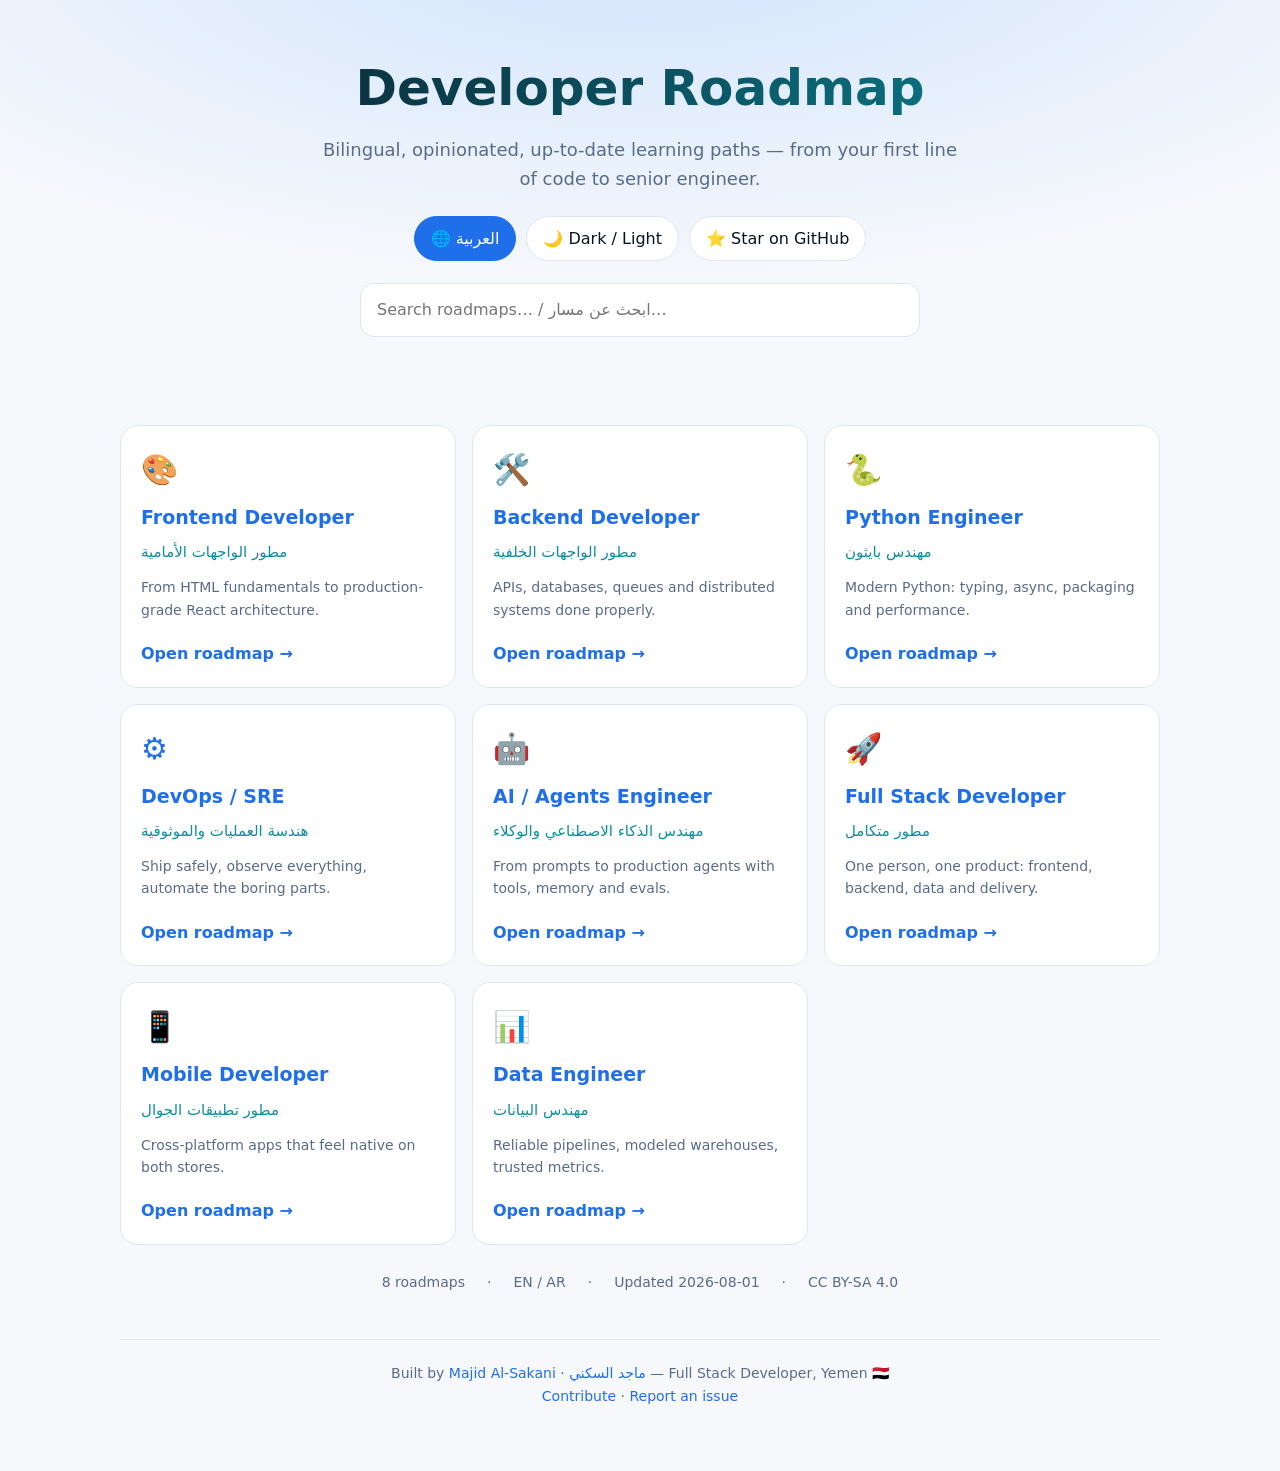
==== docs/index.html @ 10179bfd "feat: bilingual developer roadmap — 8 learning paths, interactive site, CI validation" ====
<!doctype html>
<html lang="en" dir="ltr">
<head>
<meta charset="utf-8"/>
<meta name="viewport" content="width=device-width,initial-scale=1"/>
<title>Developer Roadmap 2026 — Bilingual Learning Paths | خارطة طريق المطوّر</title>
<meta name="description" content="Free bilingual (English/Arabic) developer roadmaps for 2026: frontend, backend, Python, DevOps, AI agents, full stack, mobile and data engineering — with live diagrams and progress checklists."/>
<meta name="keywords" content="developer roadmap, خارطة طريق المبرمج, frontend roadmap, backend roadmap, python roadmap, devops roadmap, ai engineer roadmap, تعلم البرمجة, مسار تعلم البرمجة, software engineer career path 2026"/>
<meta name="author" content="Majid Al-Sakani"/>
<link rel="canonical" href="https://majid-alsakani.github.io/developer-roadmap/"/>
<meta property="og:type" content="website"/>
<meta property="og:title" content="Developer Roadmap 2026 — Bilingual Learning Paths"/>
<meta property="og:description" content="Free bilingual developer roadmaps with live diagrams and progress checklists."/>
<meta property="og:url" content="https://majid-alsakani.github.io/developer-roadmap/"/>
<meta property="og:image" content="https://raw.githubusercontent.com/majid-alsakani/developer-roadmap/main/assets/banner.svg"/>
<meta name="twitter:card" content="summary_large_image"/>
<meta name="twitter:title" content="Developer Roadmap 2026 — Bilingual Learning Paths"/>
<meta name="twitter:description" content="Frontend, Backend, Python, DevOps, AI Agents, Full Stack, Mobile, Data — in English and Arabic."/>
<meta name="twitter:image" content="https://raw.githubusercontent.com/majid-alsakani/developer-roadmap/main/assets/banner.svg"/>
<script type="application/ld+json">{"@context": "https://schema.org", "@graph": [{"@type": "WebSite", "@id": "https://majid-alsakani.github.io/developer-roadmap/#site", "url": "https://majid-alsakani.github.io/developer-roadmap/", "name": "Developer Roadmap · خارطة طريق المطوّر", "inLanguage": ["en", "ar"], "description": "Bilingual interactive developer roadmaps: frontend, backend, Python, DevOps, AI agents, full stack, mobile and data.", "author": {"@id": "https://majid-alsakani.github.io/developer-roadmap/#author"}}, {"@type": "Person", "@id": "https://majid-alsakani.github.io/developer-roadmap/#author", "name": "Majid Al-Sakani", "alternateName": "ماجد السكني", "url": "https://github.com/majid-alsakani", "jobTitle": "Full Stack Developer", "nationality": "Yemen", "knowsAbout": ["Python", "FastAPI", "Django", "React", "TypeScript", "DevOps", "AI Agents"]}, {"@type": "ItemList", "name": "Developer Roadmaps", "itemListElement": [{"@type": "ListItem", "position": 1, "name": "Frontend Developer", "url": "https://github.com/majid-alsakani/developer-roadmap/blob/main/roadmaps/frontend.md"}, {"@type": "ListItem", "position": 2, "name": "Backend Developer", "url": "https://github.com/majid-alsakani/developer-roadmap/blob/main/roadmaps/backend.md"}, {"@type": "ListItem", "position": 3, "name": "Python Engineer", "url": "https://github.com/majid-alsakani/developer-roadmap/blob/main/roadmaps/python.md"}, {"@type": "ListItem", "position": 4, "name": "DevOps / SRE", "url": "https://github.com/majid-alsakani/developer-roadmap/blob/main/roadmaps/devops.md"}, {"@type": "ListItem", "position": 5, "name": "AI / Agents Engineer", "url": "https://github.com/majid-alsakani/developer-roadmap/blob/main/roadmaps/ai-engineer.md"}, {"@type": "ListItem", "position": 6, "name": "Full Stack Developer", "url": "https://github.com/majid-alsakani/developer-roadmap/blob/main/roadmaps/fullstack.md"}, {"@type": "ListItem", "position": 7, "name": "Mobile Developer", "url": "https://github.com/majid-alsakani/developer-roadmap/blob/main/roadmaps/mobile.md"}, {"@type": "ListItem", "position": 8, "name": "Data Engineer", "url": "https://github.com/majid-alsakani/developer-roadmap/blob/main/roadmaps/data.md"}]}]}</script>
<style>
:root{--bg:#0b1220;--card:#111c31;--line:#22304d;--fg:#e8eefc;--mut:#93a5c4;--acc:#4f9dff;--acc2:#7ee7ff}
html[data-theme=light]{--bg:#f6f8fc;--card:#ffffff;--line:#dfe6f2;--fg:#0b1220;--mut:#5a6b8a;--acc:#1f6feb;--acc2:#0b8f9e}
*{box-sizing:border-box}
body{margin:0;background:var(--bg);color:var(--fg);font-family:"Segoe UI",system-ui,-apple-system,"Noto Naskh Arabic",Arial,sans-serif;line-height:1.6}
a{color:var(--acc);text-decoration:none}
.wrap{max-width:1080px;margin:0 auto;padding:28px 20px 64px}
header.hero{text-align:center;padding:48px 16px 28px;background:radial-gradient(900px 340px at 50% -60px,rgba(79,157,255,.22),transparent)}
h1{font-size:clamp(30px,5vw,50px);margin:0 0 8px;background:linear-gradient(90deg,var(--fg),var(--acc2));-webkit-background-clip:text;background-clip:text;color:transparent}
.sub{color:var(--mut);font-size:18px;margin:0 auto;max-width:640px}
.bar{display:flex;gap:10px;flex-wrap:wrap;justify-content:center;margin:22px 0 6px}
button,input{font:inherit}
.btn{background:var(--card);border:1px solid var(--line);color:var(--fg);border-radius:999px;padding:9px 16px;cursor:pointer;transition:.2s}
.btn:hover{border-color:var(--acc);transform:translateY(-1px)}
.btn.p{background:var(--acc);border-color:var(--acc);color:#fff}
#q{width:100%;max-width:560px;padding:13px 16px;border-radius:14px;border:1px solid var(--line);background:var(--card);color:var(--fg);outline:none}
#q:focus{border-color:var(--acc)}
.grid{display:grid;gap:16px;grid-template-columns:repeat(auto-fill,minmax(280px,1fr));margin-top:26px}
.card{background:var(--card);border:1px solid var(--line);border-radius:18px;padding:20px;transition:.22s;display:flex;flex-direction:column;gap:8px}
.card:hover{transform:translateY(-4px);border-color:var(--acc);box-shadow:0 14px 34px rgba(0,0,0,.28)}
.card .ic{font-size:30px}
.card h3{margin:0;font-size:19px}
.card .ar{color:var(--acc2);font-size:15px;margin:0}
.card p{color:var(--mut);margin:4px 0 0;font-size:14px}
.card .go{margin-top:auto;padding-top:12px;font-weight:600}
.stats{display:flex;gap:22px;justify-content:center;flex-wrap:wrap;margin-top:26px;color:var(--mut);font-size:14px}
footer{text-align:center;color:var(--mut);font-size:14px;margin-top:46px;border-top:1px solid var(--line);padding-top:22px}
html[dir=rtl] body{text-align:right}
</style>
</head>
<body>
<header class="hero">
  <h1 data-en="Developer Roadmap" data-ar="خارطة طريق المطوّر">Developer Roadmap</h1>
  <p class="sub" data-en="Bilingual, opinionated, up-to-date learning paths — from your first line of code to senior engineer."
     data-ar="مسارات تعلّم ثنائية اللغة ومحدّثة — من أول سطر كود إلى مهندس خبير.">Bilingual, opinionated, up-to-date learning paths — from your first line of code to senior engineer.</p>
  <div class="bar">
    <button class="btn p" id="lang">🌐 العربية</button>
    <button class="btn" id="theme">🌙 Dark / Light</button>
    <a class="btn" href="https://github.com/majid-alsakani/developer-roadmap">⭐ Star on GitHub</a>
  </div>
  <div class="bar"><input id="q" placeholder="Search roadmaps… / ابحث عن مسار…" aria-label="Search roadmaps"/></div>
</header>
<main class="wrap">
  <div class="grid" id="grid"></div>
  <div class="stats">
    <span>8 roadmaps</span><span>·</span><span>EN / AR</span><span>·</span><span>Updated 2026-08-01</span><span>·</span><span>CC BY-SA 4.0</span>
  </div>
  <footer>
    Built by <a href="https://github.com/majid-alsakani">Majid Al-Sakani · ماجد السكني</a> — Full Stack Developer, Yemen 🇾🇪<br/>
    <a href="https://github.com/majid-alsakani/developer-roadmap/blob/main/CONTRIBUTING.md">Contribute</a> ·
    <a href="https://github.com/majid-alsakani/developer-roadmap/issues">Report an issue</a>
  </footer>
</main>
<script>
const DATA = [{"slug": "frontend", "en": "Frontend Developer", "ar": "مطور الواجهات الأمامية", "icon": "🎨", "desc_en": "From HTML fundamentals to production-grade React architecture.", "desc_ar": "من أساسيات HTML إلى معمارية React جاهزة للإنتاج."}, {"slug": "backend", "en": "Backend Developer", "ar": "مطور الواجهات الخلفية", "icon": "🛠️", "desc_en": "APIs, databases, queues and distributed systems done properly.", "desc_ar": "واجهات برمجية وقواعد بيانات وطوابير وأنظمة موزعة بشكل صحيح."}, {"slug": "python", "en": "Python Engineer", "ar": "مهندس بايثون", "icon": "🐍", "desc_en": "Modern Python: typing, async, packaging and performance.", "desc_ar": "بايثون الحديثة: الأنواع، التزامن، التغليف والأداء."}, {"slug": "devops", "en": "DevOps / SRE", "ar": "هندسة العمليات والموثوقية", "icon": "⚙️", "desc_en": "Ship safely, observe everything, automate the boring parts.", "desc_ar": "نشر آمن، مراقبة شاملة، وأتمتة كل ما هو ممل."}, {"slug": "ai-engineer", "en": "AI / Agents Engineer", "ar": "مهندس الذكاء الاصطناعي والوكلاء", "icon": "🤖", "desc_en": "From prompts to production agents with tools, memory and evals.", "desc_ar": "من التلقين إلى وكلاء إنتاجيين بأدوات وذاكرة وتقييم."}, {"slug": "fullstack", "en": "Full Stack Developer", "ar": "مطور متكامل", "icon": "🚀", "desc_en": "One person, one product: frontend, backend, data and delivery.", "desc_ar": "شخص واحد، منتج كامل: واجهة وخلفية وبيانات ونشر."}, {"slug": "mobile", "en": "Mobile Developer", "ar": "مطور تطبيقات الجوال", "icon": "📱", "desc_en": "Cross-platform apps that feel native on both stores.", "desc_ar": "تطبيقات متعددة المنصات بإحساس أصلي على المتجرين."}, {"slug": "data", "en": "Data Engineer", "ar": "مهندس البيانات", "icon": "📊", "desc_en": "Reliable pipelines, modeled warehouses, trusted metrics.", "desc_ar": "خطوط بيانات موثوقة ومستودعات منمذجة ومؤشرات جديرة بالثقة."}];
const BASE = "https://github.com/majid-alsakani/developer-roadmap/blob/main/roadmaps/";
let lang = localStorage.getItem("dr_lang") || "en";
const grid = document.getElementById("grid");
function render(filter=""){
  const f = filter.trim().toLowerCase();
  grid.innerHTML = DATA.filter(r => !f || (r.en+r.ar+r.slug+r.desc_en+r.desc_ar).toLowerCase().includes(f))
    .map(r => `<a class="card" href="${BASE}${r.slug}.md">
      <div class="ic">${r.icon}</div>
      <h3>${lang==="ar"?r.ar:r.en}</h3>
      <p class="ar">${lang==="ar"?r.en:r.ar}</p>
      <p>${lang==="ar"?r.desc_ar:r.desc_en}</p>
      <div class="go">${lang==="ar"?"افتح الخريطة ←":"Open roadmap →"}</div>
    </a>`).join("") || `<p style="color:var(--mut)">No match / لا نتائج</p>`;
}
function applyLang(){
  document.documentElement.lang = lang;
  document.documentElement.dir = lang === "ar" ? "rtl" : "ltr";
  document.querySelectorAll("[data-en]").forEach(el => el.textContent = el.dataset[lang]);
  document.getElementById("lang").textContent = lang === "ar" ? "🌐 English" : "🌐 العربية";
  localStorage.setItem("dr_lang", lang);
  render(document.getElementById("q").value);
}
document.getElementById("lang").onclick = () => { lang = lang === "ar" ? "en" : "ar"; applyLang(); };
const themeBtn = document.getElementById("theme");
function applyTheme(t){ document.documentElement.dataset.theme = t; localStorage.setItem("dr_theme", t); }
themeBtn.onclick = () => applyTheme(document.documentElement.dataset.theme === "light" ? "dark" : "light");
applyTheme(localStorage.getItem("dr_theme") || (matchMedia("(prefers-color-scheme: light)").matches ? "light" : "dark"));
document.getElementById("q").addEventListener("input", e => render(e.target.value));
applyLang();
</script>
</body>
</html>
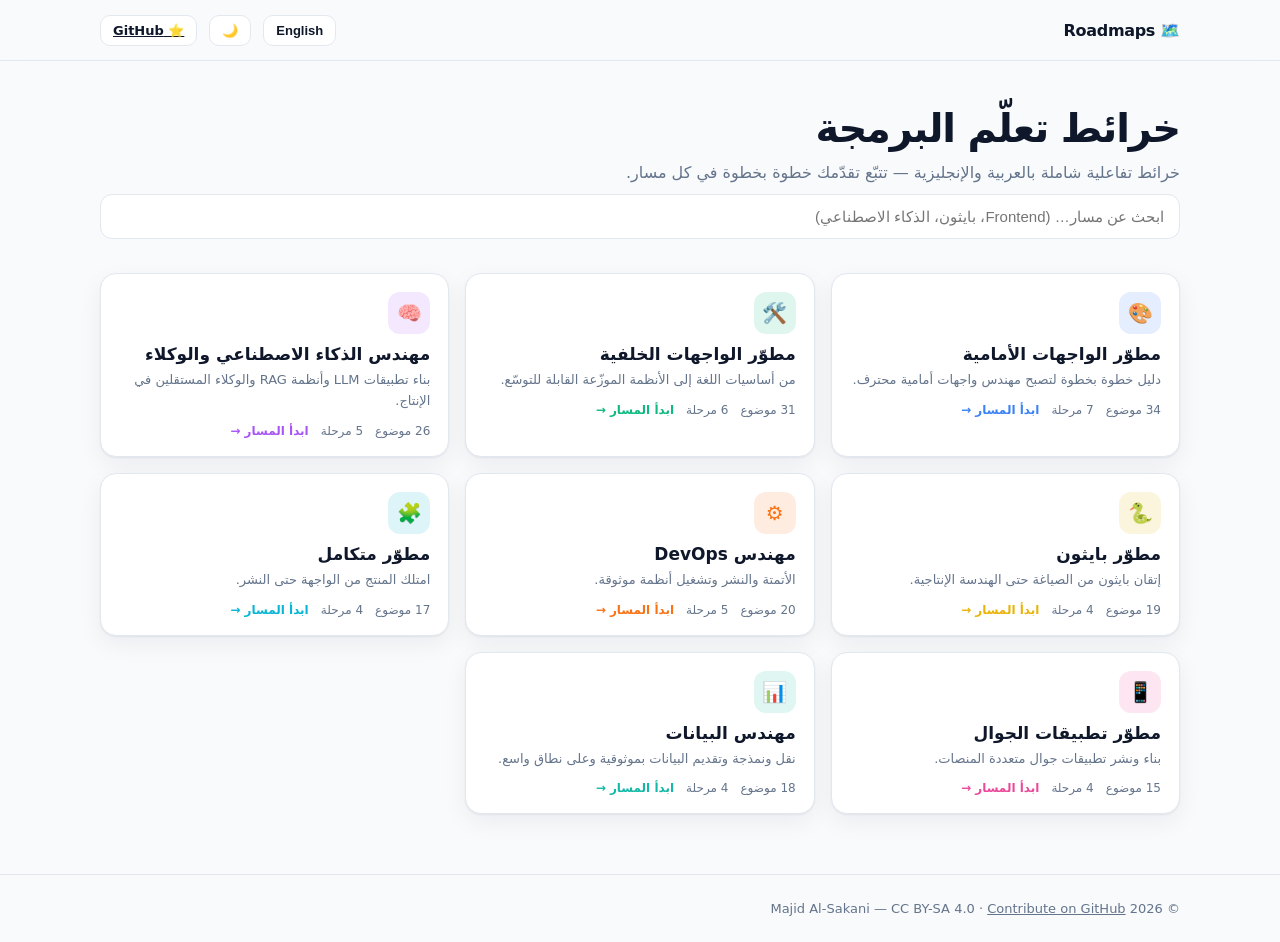
==== commit db792209: "feat(site): roadmap.sh-style interactive engine — 8 bilingual roadmaps, 180 topics, progress trackin" ====
--- a/docs/index.html
+++ b/docs/index.html
@@ -1,107 +1,52 @@
 <!doctype html>
-<html lang="en" dir="ltr">
+<html lang="ar" dir="rtl" data-theme="light">
 <head>
-<meta charset="utf-8"/>
-<meta name="viewport" content="width=device-width,initial-scale=1"/>
-<title>Developer Roadmap 2026 — Bilingual Learning Paths | خارطة طريق المطوّر</title>
-<meta name="description" content="Free bilingual (English/Arabic) developer roadmaps for 2026: frontend, backend, Python, DevOps, AI agents, full stack, mobile and data engineering — with live diagrams and progress checklists."/>
-<meta name="keywords" content="developer roadmap, خارطة طريق المبرمج, frontend roadmap, backend roadmap, python roadmap, devops roadmap, ai engineer roadmap, تعلم البرمجة, مسار تعلم البرمجة, software engineer career path 2026"/>
-<meta name="author" content="Majid Al-Sakani"/>
-<link rel="canonical" href="https://majid-alsakani.github.io/developer-roadmap/"/>
-<meta property="og:type" content="website"/>
-<meta property="og:title" content="Developer Roadmap 2026 — Bilingual Learning Paths"/>
-<meta property="og:description" content="Free bilingual developer roadmaps with live diagrams and progress checklists."/>
-<meta property="og:url" content="https://majid-alsakani.github.io/developer-roadmap/"/>
-<meta property="og:image" content="https://raw.githubusercontent.com/majid-alsakani/developer-roadmap/main/assets/banner.svg"/>
-<meta name="twitter:card" content="summary_large_image"/>
-<meta name="twitter:title" content="Developer Roadmap 2026 — Bilingual Learning Paths"/>
-<meta name="twitter:description" content="Frontend, Backend, Python, DevOps, AI Agents, Full Stack, Mobile, Data — in English and Arabic."/>
-<meta name="twitter:image" content="https://raw.githubusercontent.com/majid-alsakani/developer-roadmap/main/assets/banner.svg"/>
-<script type="application/ld+json">{"@context": "https://schema.org", "@graph": [{"@type": "WebSite", "@id": "https://majid-alsakani.github.io/developer-roadmap/#site", "url": "https://majid-alsakani.github.io/developer-roadmap/", "name": "Developer Roadmap · خارطة طريق المطوّر", "inLanguage": ["en", "ar"], "description": "Bilingual interactive developer roadmaps: frontend, backend, Python, DevOps, AI agents, full stack, mobile and data.", "author": {"@id": "https://majid-alsakani.github.io/developer-roadmap/#author"}}, {"@type": "Person", "@id": "https://majid-alsakani.github.io/developer-roadmap/#author", "name": "Majid Al-Sakani", "alternateName": "ماجد السكني", "url": "https://github.com/majid-alsakani", "jobTitle": "Full Stack Developer", "nationality": "Yemen", "knowsAbout": ["Python", "FastAPI", "Django", "React", "TypeScript", "DevOps", "AI Agents"]}, {"@type": "ItemList", "name": "Developer Roadmaps", "itemListElement": [{"@type": "ListItem", "position": 1, "name": "Frontend Developer", "url": "https://github.com/majid-alsakani/developer-roadmap/blob/main/roadmaps/frontend.md"}, {"@type": "ListItem", "position": 2, "name": "Backend Developer", "url": "https://github.com/majid-alsakani/developer-roadmap/blob/main/roadmaps/backend.md"}, {"@type": "ListItem", "position": 3, "name": "Python Engineer", "url": "https://github.com/majid-alsakani/developer-roadmap/blob/main/roadmaps/python.md"}, {"@type": "ListItem", "position": 4, "name": "DevOps / SRE", "url": "https://github.com/majid-alsakani/developer-roadmap/blob/main/roadmaps/devops.md"}, {"@type": "ListItem", "position": 5, "name": "AI / Agents Engineer", "url": "https://github.com/majid-alsakani/developer-roadmap/blob/main/roadmaps/ai-engineer.md"}, {"@type": "ListItem", "position": 6, "name": "Full Stack Developer", "url": "https://github.com/majid-alsakani/developer-roadmap/blob/main/roadmaps/fullstack.md"}, {"@type": "ListItem", "position": 7, "name": "Mobile Developer", "url": "https://github.com/majid-alsakani/developer-roadmap/blob/main/roadmaps/mobile.md"}, {"@type": "ListItem", "position": 8, "name": "Data Engineer", "url": "https://github.com/majid-alsakani/developer-roadmap/blob/main/roadmaps/data.md"}]}]}</script>
-<style>
-:root{--bg:#0b1220;--card:#111c31;--line:#22304d;--fg:#e8eefc;--mut:#93a5c4;--acc:#4f9dff;--acc2:#7ee7ff}
-html[data-theme=light]{--bg:#f6f8fc;--card:#ffffff;--line:#dfe6f2;--fg:#0b1220;--mut:#5a6b8a;--acc:#1f6feb;--acc2:#0b8f9e}
-*{box-sizing:border-box}
-body{margin:0;background:var(--bg);color:var(--fg);font-family:"Segoe UI",system-ui,-apple-system,"Noto Naskh Arabic",Arial,sans-serif;line-height:1.6}
-a{color:var(--acc);text-decoration:none}
-.wrap{max-width:1080px;margin:0 auto;padding:28px 20px 64px}
-header.hero{text-align:center;padding:48px 16px 28px;background:radial-gradient(900px 340px at 50% -60px,rgba(79,157,255,.22),transparent)}
-h1{font-size:clamp(30px,5vw,50px);margin:0 0 8px;background:linear-gradient(90deg,var(--fg),var(--acc2));-webkit-background-clip:text;background-clip:text;color:transparent}
-.sub{color:var(--mut);font-size:18px;margin:0 auto;max-width:640px}
-.bar{display:flex;gap:10px;flex-wrap:wrap;justify-content:center;margin:22px 0 6px}
-button,input{font:inherit}
-.btn{background:var(--card);border:1px solid var(--line);color:var(--fg);border-radius:999px;padding:9px 16px;cursor:pointer;transition:.2s}
-.btn:hover{border-color:var(--acc);transform:translateY(-1px)}
-.btn.p{background:var(--acc);border-color:var(--acc);color:#fff}
-#q{width:100%;max-width:560px;padding:13px 16px;border-radius:14px;border:1px solid var(--line);background:var(--card);color:var(--fg);outline:none}
-#q:focus{border-color:var(--acc)}
-.grid{display:grid;gap:16px;grid-template-columns:repeat(auto-fill,minmax(280px,1fr));margin-top:26px}
-.card{background:var(--card);border:1px solid var(--line);border-radius:18px;padding:20px;transition:.22s;display:flex;flex-direction:column;gap:8px}
-.card:hover{transform:translateY(-4px);border-color:var(--acc);box-shadow:0 14px 34px rgba(0,0,0,.28)}
-.card .ic{font-size:30px}
-.card h3{margin:0;font-size:19px}
-.card .ar{color:var(--acc2);font-size:15px;margin:0}
-.card p{color:var(--mut);margin:4px 0 0;font-size:14px}
-.card .go{margin-top:auto;padding-top:12px;font-weight:600}
-.stats{display:flex;gap:22px;justify-content:center;flex-wrap:wrap;margin-top:26px;color:var(--mut);font-size:14px}
-footer{text-align:center;color:var(--mut);font-size:14px;margin-top:46px;border-top:1px solid var(--line);padding-top:22px}
-html[dir=rtl] body{text-align:right}
-</style>
+<meta charset="utf-8" />
+<meta name="viewport" content="width=device-width,initial-scale=1" />
+<title>Developer Roadmaps AR/EN — خرائط تعلّم البرمجة التفاعلية | Majid Al-Sakani</title>
+<meta name="description" content="8 comprehensive interactive developer roadmaps in Arabic and English: Frontend, Backend, Python, DevOps, AI Agents, Full Stack, Mobile, Data Engineering — 180 topics with progress tracking and free resources." />
+<meta name="keywords" content="developer roadmap, خريطة تعلم البرمجة, roadmap عربي, frontend roadmap, backend roadmap, AI engineer roadmap, python roadmap, devops roadmap, تعلم البرمجة بالعربي" />
+<link rel="canonical" href="https://majid-alsakani.github.io/developer-roadmap/" />
+<meta property="og:type" content="website" />
+<meta property="og:title" content="Developer Roadmaps AR/EN — خرائط تعلّم البرمجة التفاعلية" />
+<meta property="og:description" content="8 interactive bilingual roadmaps · 180 topics · progress tracking · free curated resources." />
+<meta property="og:url" content="https://majid-alsakani.github.io/developer-roadmap/" />
+<meta name="twitter:card" content="summary_large_image" />
+<link rel="stylesheet" href="./assets/roadmap.css" />
+<script type="application/ld+json">
+{"@context":"https://schema.org","@graph":[
+ {"@type":"WebSite","name":"Developer Roadmaps AR/EN","url":"https://majid-alsakani.github.io/developer-roadmap/","inLanguage":["ar","en"],
+  "author":{"@type":"Person","name":"Majid Al-Sakani","url":"https://github.com/majid-alsakani"}},
+ {"@type":"ItemList","name":"Developer Roadmaps","itemListElement":[
+  {"@type":"ListItem","position":1,"name":"Frontend Developer","url":"https://majid-alsakani.github.io/developer-roadmap/roadmap.html?r=frontend"},
+  {"@type":"ListItem","position":2,"name":"Backend Developer","url":"https://majid-alsakani.github.io/developer-roadmap/roadmap.html?r=backend"},
+  {"@type":"ListItem","position":3,"name":"AI / Agents Engineer","url":"https://majid-alsakani.github.io/developer-roadmap/roadmap.html?r=ai-engineer"},
+  {"@type":"ListItem","position":4,"name":"Python Developer","url":"https://majid-alsakani.github.io/developer-roadmap/roadmap.html?r=python"},
+  {"@type":"ListItem","position":5,"name":"DevOps Engineer","url":"https://majid-alsakani.github.io/developer-roadmap/roadmap.html?r=devops"},
+  {"@type":"ListItem","position":6,"name":"Full Stack Developer","url":"https://majid-alsakani.github.io/developer-roadmap/roadmap.html?r=fullstack"},
+  {"@type":"ListItem","position":7,"name":"Mobile Developer","url":"https://majid-alsakani.github.io/developer-roadmap/roadmap.html?r=mobile"},
+  {"@type":"ListItem","position":8,"name":"Data Engineer","url":"https://majid-alsakani.github.io/developer-roadmap/roadmap.html?r=data"}]}]}
+</script>
 </head>
 <body>
-<header class="hero">
-  <h1 data-en="Developer Roadmap" data-ar="خارطة طريق المطوّر">Developer Roadmap</h1>
-  <p class="sub" data-en="Bilingual, opinionated, up-to-date learning paths — from your first line of code to senior engineer."
-     data-ar="مسارات تعلّم ثنائية اللغة ومحدّثة — من أول سطر كود إلى مهندس خبير.">Bilingual, opinionated, up-to-date learning paths — from your first line of code to senior engineer.</p>
-  <div class="bar">
-    <button class="btn p" id="lang">🌐 العربية</button>
-    <button class="btn" id="theme">🌙 Dark / Light</button>
-    <a class="btn" href="https://github.com/majid-alsakani/developer-roadmap">⭐ Star on GitHub</a>
-  </div>
-  <div class="bar"><input id="q" placeholder="Search roadmaps… / ابحث عن مسار…" aria-label="Search roadmaps"/></div>
-</header>
+<header class="top"><div class="wrap topbar">
+  <a class="brand" href="./index.html">🗺️ Roadmaps</a>
+  <span class="spacer"></span>
+  <button class="btn" id="langBtn">English</button>
+  <button class="btn" id="themeBtn">🌙</button>
+  <a class="btn" href="https://github.com/majid-alsakani/developer-roadmap" target="_blank" rel="noopener">⭐ GitHub</a>
+</div></header>
+
 <main class="wrap">
+  <section class="hero">
+    <h1 id="h1"></h1>
+    <p id="lead"></p>
+    <input class="search" id="search" />
+  </section>
   <div class="grid" id="grid"></div>
-  <div class="stats">
-    <span>8 roadmaps</span><span>·</span><span>EN / AR</span><span>·</span><span>Updated 2026-08-01</span><span>·</span><span>CC BY-SA 4.0</span>
-  </div>
-  <footer>
-    Built by <a href="https://github.com/majid-alsakani">Majid Al-Sakani · ماجد السكني</a> — Full Stack Developer, Yemen 🇾🇪<br/>
-    <a href="https://github.com/majid-alsakani/developer-roadmap/blob/main/CONTRIBUTING.md">Contribute</a> ·
-    <a href="https://github.com/majid-alsakani/developer-roadmap/issues">Report an issue</a>
-  </footer>
 </main>
-<script>
-const DATA = [{"slug": "frontend", "en": "Frontend Developer", "ar": "مطور الواجهات الأمامية", "icon": "🎨", "desc_en": "From HTML fundamentals to production-grade React architecture.", "desc_ar": "من أساسيات HTML إلى معمارية React جاهزة للإنتاج."}, {"slug": "backend", "en": "Backend Developer", "ar": "مطور الواجهات الخلفية", "icon": "🛠️", "desc_en": "APIs, databases, queues and distributed systems done properly.", "desc_ar": "واجهات برمجية وقواعد بيانات وطوابير وأنظمة موزعة بشكل صحيح."}, {"slug": "python", "en": "Python Engineer", "ar": "مهندس بايثون", "icon": "🐍", "desc_en": "Modern Python: typing, async, packaging and performance.", "desc_ar": "بايثون الحديثة: الأنواع، التزامن، التغليف والأداء."}, {"slug": "devops", "en": "DevOps / SRE", "ar": "هندسة العمليات والموثوقية", "icon": "⚙️", "desc_en": "Ship safely, observe everything, automate the boring parts.", "desc_ar": "نشر آمن، مراقبة شاملة، وأتمتة كل ما هو ممل."}, {"slug": "ai-engineer", "en": "AI / Agents Engineer", "ar": "مهندس الذكاء الاصطناعي والوكلاء", "icon": "🤖", "desc_en": "From prompts to production agents with tools, memory and evals.", "desc_ar": "من التلقين إلى وكلاء إنتاجيين بأدوات وذاكرة وتقييم."}, {"slug": "fullstack", "en": "Full Stack Developer", "ar": "مطور متكامل", "icon": "🚀", "desc_en": "One person, one product: frontend, backend, data and delivery.", "desc_ar": "شخص واحد، منتج كامل: واجهة وخلفية وبيانات ونشر."}, {"slug": "mobile", "en": "Mobile Developer", "ar": "مطور تطبيقات الجوال", "icon": "📱", "desc_en": "Cross-platform apps that feel native on both stores.", "desc_ar": "تطبيقات متعددة المنصات بإحساس أصلي على المتجرين."}, {"slug": "data", "en": "Data Engineer", "ar": "مهندس البيانات", "icon": "📊", "desc_en": "Reliable pipelines, modeled warehouses, trusted metrics.", "desc_ar": "خطوط بيانات موثوقة ومستودعات منمذجة ومؤشرات جديرة بالثقة."}];
-const BASE = "https://github.com/majid-alsakani/developer-roadmap/blob/main/roadmaps/";
-let lang = localStorage.getItem("dr_lang") || "en";
-const grid = document.getElementById("grid");
-function render(filter=""){
-  const f = filter.trim().toLowerCase();
-  grid.innerHTML = DATA.filter(r => !f || (r.en+r.ar+r.slug+r.desc_en+r.desc_ar).toLowerCase().includes(f))
-    .map(r => `<a class="card" href="${BASE}${r.slug}.md">
-      <div class="ic">${r.icon}</div>
-      <h3>${lang==="ar"?r.ar:r.en}</h3>
-      <p class="ar">${lang==="ar"?r.en:r.ar}</p>
-      <p>${lang==="ar"?r.desc_ar:r.desc_en}</p>
-      <div class="go">${lang==="ar"?"افتح الخريطة ←":"Open roadmap →"}</div>
-    </a>`).join("") || `<p style="color:var(--mut)">No match / لا نتائج</p>`;
-}
-function applyLang(){
-  document.documentElement.lang = lang;
-  document.documentElement.dir = lang === "ar" ? "rtl" : "ltr";
-  document.querySelectorAll("[data-en]").forEach(el => el.textContent = el.dataset[lang]);
-  document.getElementById("lang").textContent = lang === "ar" ? "🌐 English" : "🌐 العربية";
-  localStorage.setItem("dr_lang", lang);
-  render(document.getElementById("q").value);
-}
-document.getElementById("lang").onclick = () => { lang = lang === "ar" ? "en" : "ar"; applyLang(); };
-const themeBtn = document.getElementById("theme");
-function applyTheme(t){ document.documentElement.dataset.theme = t; localStorage.setItem("dr_theme", t); }
-themeBtn.onclick = () => applyTheme(document.documentElement.dataset.theme === "light" ? "dark" : "light");
-applyTheme(localStorage.getItem("dr_theme") || (matchMedia("(prefers-color-scheme: light)").matches ? "light" : "dark"));
-document.getElementById("q").addEventListener("input", e => render(e.target.value));
-applyLang();
-</script>
-</body>
-</html>+
+<footer><div class="wrap">© <span id="y"></span> Majid Al-Sakani — CC BY-SA 4.0 · <a href="https://github.com/majid-alsakani/developer-roadmap">Contribute on GitHub</a></div></footer>
+<script>document.getElementById('y').textContent=new Date().getFullYear()</script>
+<script src="./assets/hub.js"></script>
+</body></html>
--- a/docs/assets/roadmap.css
+++ b/docs/assets/roadmap.css
@@ -0,0 +1,94 @@
+:root{
+  --bg:#f8fafc;--panel:#ffffff;--ink:#0f172a;--muted:#64748b;--line:#e2e8f0;
+  --primary:#facc15;--primary-ink:#422006;--secondary:#c4b5fd;--secondary-ink:#2e1065;
+  --optional:#e2e8f0;--optional-ink:#475569;--done:#22c55e;--learn:#3b82f6;--accent:#2563eb;
+  --shadow:0 1px 2px rgba(15,23,42,.06),0 8px 24px rgba(15,23,42,.06);
+}
+[data-theme="dark"]{
+  --bg:#0b1120;--panel:#111827;--ink:#e5e7eb;--muted:#94a3b8;--line:#1f2937;
+  --primary:#eab308;--primary-ink:#1c1917;--secondary:#8b5cf6;--secondary-ink:#f5f3ff;
+  --optional:#1f2937;--optional-ink:#cbd5e1;--shadow:0 8px 24px rgba(0,0,0,.5);
+}
+*{box-sizing:border-box}
+body{margin:0;background:var(--bg);color:var(--ink);
+  font-family:ui-sans-serif,system-ui,"Segoe UI",Tahoma,"Noto Naskh Arabic",sans-serif;
+  transition:background .2s,color .2s}
+a{color:inherit}
+.wrap{max-width:1120px;margin:0 auto;padding:0 20px}
+header.top{position:sticky;top:0;z-index:40;background:color-mix(in srgb,var(--bg) 88%,transparent);
+  backdrop-filter:blur(10px);border-bottom:1px solid var(--line)}
+.topbar{display:flex;align-items:center;gap:12px;height:60px}
+.brand{font-weight:800;letter-spacing:-.02em;display:flex;align-items:center;gap:8px;text-decoration:none}
+.spacer{flex:1}
+.btn{border:1px solid var(--line);background:var(--panel);color:var(--ink);border-radius:10px;
+  padding:7px 12px;font-size:13px;font-weight:600;cursor:pointer}
+.btn:hover{border-color:var(--accent)}
+.hero{padding:44px 0 8px}
+.hero h1{font-size:clamp(26px,4vw,40px);margin:0 0 8px;letter-spacing:-.03em}
+.hero p{color:var(--muted);margin:0;max-width:640px;line-height:1.7}
+.progress{margin:22px 0 8px;background:var(--panel);border:1px solid var(--line);border-radius:14px;
+  padding:14px 16px;box-shadow:var(--shadow);display:flex;align-items:center;gap:14px;flex-wrap:wrap}
+.bar{flex:1;min-width:180px;height:10px;border-radius:99px;background:var(--line);overflow:hidden}
+.bar>i{display:block;height:100%;background:linear-gradient(90deg,var(--learn),var(--done));width:0;transition:width .35s}
+.legend{display:flex;gap:14px;flex-wrap:wrap;font-size:12px;color:var(--muted);margin:14px 0 4px}
+.legend span{display:inline-flex;align-items:center;gap:6px}
+.dot{width:11px;height:11px;border-radius:4px;display:inline-block}
+/* map */
+.map{position:relative;padding:26px 0 80px}
+.map:before{content:"";position:absolute;top:0;bottom:60px;left:50%;width:3px;margin-left:-1.5px;
+  background:repeating-linear-gradient(180deg,var(--line) 0 10px,transparent 10px 18px)}
+.group{position:relative;margin:34px 0}
+.gtitle{position:relative;z-index:2;width:max-content;max-width:78%;margin:0 auto 18px;
+  background:var(--ink);color:var(--bg);font-weight:800;font-size:15px;padding:9px 18px;border-radius:12px;
+  box-shadow:var(--shadow);text-align:center}
+.nodes{display:grid;grid-template-columns:1fr 1fr;gap:10px 46px}
+.node{position:relative;text-align:start;border:2px solid transparent;border-radius:12px;
+  padding:11px 14px;font-weight:600;font-size:14px;cursor:pointer;box-shadow:var(--shadow);
+  display:flex;align-items:center;gap:9px;transition:transform .12s,box-shadow .12s}
+.node:hover{transform:translateY(-2px)}
+.node.primary{background:var(--primary);color:var(--primary-ink);border-color:rgba(0,0,0,.12)}
+.node.secondary{background:var(--secondary);color:var(--secondary-ink);border-color:rgba(0,0,0,.12)}
+.node.optional{background:var(--optional);color:var(--optional-ink);border-style:dashed;border-color:var(--muted)}
+.node .sub{display:block;font-weight:500;font-size:12px;opacity:.8}
+.node .tick{margin-inline-start:auto;font-size:14px}
+.node[data-state="done"]{outline:3px solid var(--done);outline-offset:2px}
+.node[data-state="learning"]{outline:3px solid var(--learn);outline-offset:2px}
+.node[data-state="skip"]{opacity:.45}
+.nodes>.node:nth-child(odd){justify-self:end;width:min(100%,360px)}
+.nodes>.node:nth-child(even){justify-self:start;width:min(100%,360px)}
+@media(max-width:760px){
+  .map:before{left:14px}
+  .nodes{grid-template-columns:1fr;padding-inline-start:34px}
+  .nodes>.node{justify-self:stretch!important;width:auto!important}
+  .gtitle{margin-inline-start:34px;margin-inline-end:0}
+}
+/* drawer */
+.scrim{position:fixed;inset:0;background:rgba(2,6,23,.5);opacity:0;pointer-events:none;transition:.2s;z-index:60}
+.scrim.on{opacity:1;pointer-events:auto}
+.drawer{position:fixed;top:0;inset-inline-end:0;height:100%;width:min(430px,92vw);background:var(--panel);
+  border-inline-start:1px solid var(--line);transform:translateX(110%);transition:transform .25s;z-index:70;
+  display:flex;flex-direction:column}
+[dir="rtl"] .drawer{transform:translateX(-110%)}
+.drawer.on{transform:none!important}
+.dhead{padding:20px;border-bottom:1px solid var(--line)}
+.dhead h3{margin:6px 0 4px;font-size:19px}
+.dbody{padding:20px;overflow:auto;flex:1}
+.tag{font-size:11px;font-weight:700;text-transform:uppercase;letter-spacing:.08em;color:var(--muted)}
+.states{display:flex;gap:8px;flex-wrap:wrap;margin:6px 0 4px}
+.states button{flex:1;min-width:96px}
+.states button.sel{background:var(--accent);color:#fff;border-color:var(--accent)}
+.res a{display:block;border:1px solid var(--line);border-radius:10px;padding:11px 13px;margin-bottom:9px;
+  text-decoration:none;font-size:14px;font-weight:600}
+.res a:hover{border-color:var(--accent)}
+/* cards hub */
+.grid{display:grid;grid-template-columns:repeat(auto-fill,minmax(260px,1fr));gap:16px;margin:26px 0 60px}
+.card{background:var(--panel);border:1px solid var(--line);border-radius:16px;padding:18px;
+  box-shadow:var(--shadow);text-decoration:none;display:block;transition:transform .15s,border-color .15s}
+.card:hover{transform:translateY(-3px);border-color:var(--accent)}
+.card h3{margin:10px 0 6px;font-size:17px}
+.card p{margin:0;color:var(--muted);font-size:13px;line-height:1.6}
+.meta{margin-top:12px;font-size:12px;color:var(--muted);display:flex;gap:12px}
+.icon{width:42px;height:42px;border-radius:12px;display:grid;place-items:center;font-size:20px}
+.search{width:100%;padding:13px 15px;border-radius:12px;border:1px solid var(--line);background:var(--panel);
+  color:var(--ink);font-size:15px;margin-top:8px}
+footer{border-top:1px solid var(--line);padding:26px 0;color:var(--muted);font-size:13px}
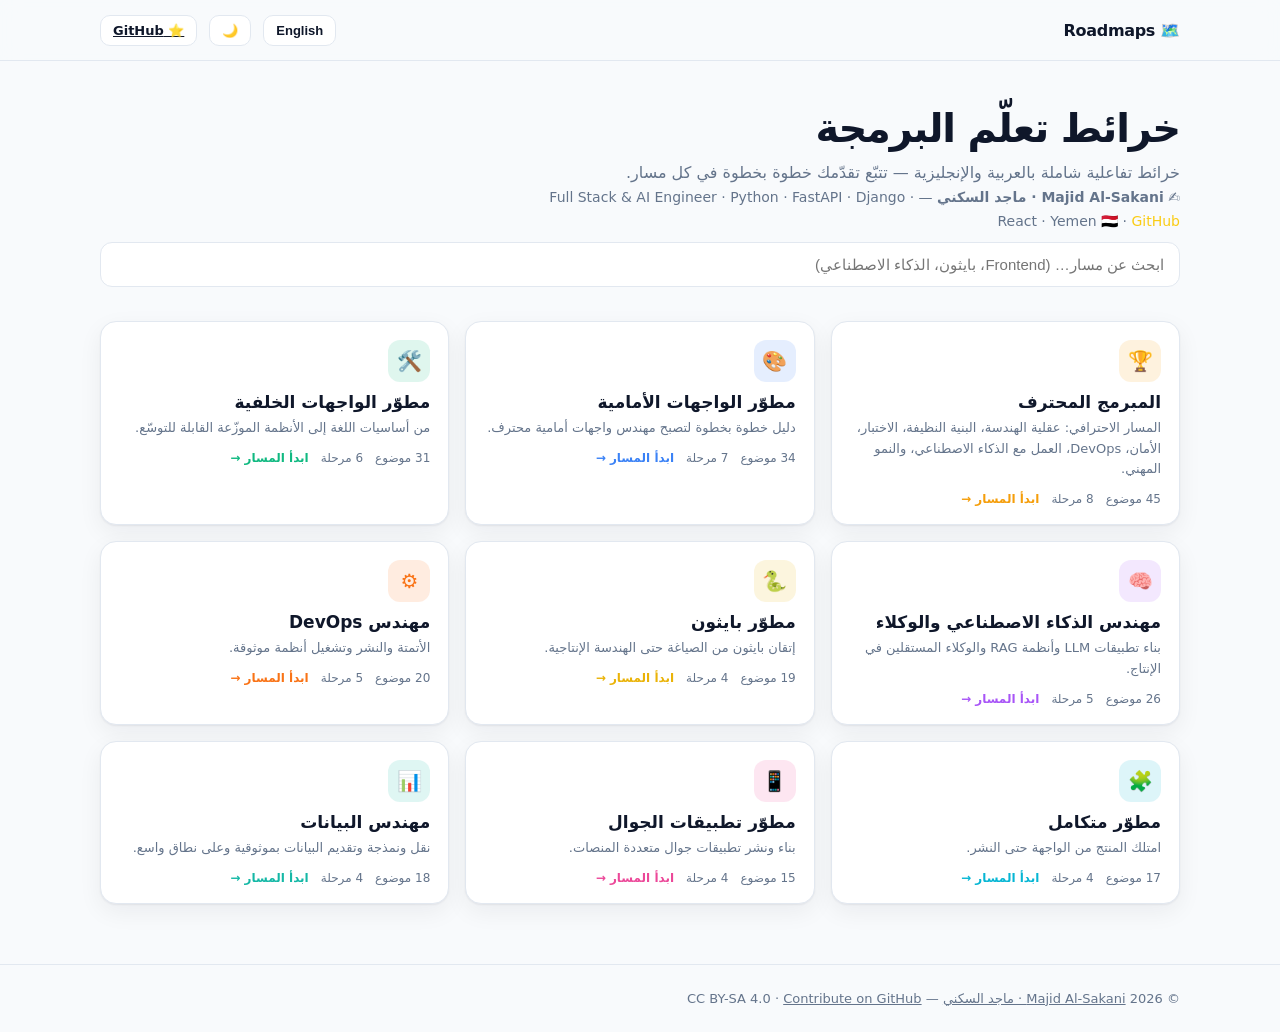
==== commit 543c4dd0: "feat(roadmap): add Professional Software Engineer path (8 stages / 45 topics) + per-roadmap SEO & au" ====
--- a/docs/index.html
+++ b/docs/index.html
@@ -3,9 +3,16 @@
 <head>
 <meta charset="utf-8" />
 <meta name="viewport" content="width=device-width,initial-scale=1" />
-<title>Developer Roadmaps AR/EN — خرائط تعلّم البرمجة التفاعلية | Majid Al-Sakani</title>
-<meta name="description" content="8 comprehensive interactive developer roadmaps in Arabic and English: Frontend, Backend, Python, DevOps, AI Agents, Full Stack, Mobile, Data Engineering — 180 topics with progress tracking and free resources." />
-<meta name="keywords" content="developer roadmap, خريطة تعلم البرمجة, roadmap عربي, frontend roadmap, backend roadmap, AI engineer roadmap, python roadmap, devops roadmap, تعلم البرمجة بالعربي" />
+<title>Developer Roadmaps AR/EN — خرائط تعلّم البرمجة التفاعلية | Majid Al-Sakani ماجد السكني</title>
+<meta name="description" content="By Majid Al-Sakani (ماجد السكني) — 9 comprehensive interactive developer roadmaps in Arabic and English: Frontend, Backend, Python, DevOps, AI Agents, Full Stack, Mobile, Data Engineering — 225 topics with progress tracking and free curated resources." />
+<meta name="keywords" content="developer roadmap, خريطة تعلم البرمجة, roadmap عربي, frontend roadmap, backend roadmap, AI engineer roadmap, python roadmap, devops roadmap, تعلم البرمجة بالعربي, Majid Al-Sakani, ماجد السكني, majid alsakani, مبرمج يمني, Yemen developer, professional software engineer roadmap, مسار المبرمج المحترف, senior engineer roadmap" />
+<meta name="author" content="Majid Al-Sakani — ماجد السكني" />
+<meta property="og:site_name" content="Developer Roadmaps by Majid Al-Sakani" />
+<meta property="og:locale" content="ar_AR" />
+<meta property="og:locale:alternate" content="en_US" />
+<meta name="twitter:creator" content="@majid_alsakani" />
+<link rel="alternate" hreflang="ar" href="https://majid-alsakani.github.io/developer-roadmap/" />
+<link rel="alternate" hreflang="en" href="https://majid-alsakani.github.io/developer-roadmap/" />
 <link rel="canonical" href="https://majid-alsakani.github.io/developer-roadmap/" />
 <meta property="og:type" content="website" />
 <meta property="og:title" content="Developer Roadmaps AR/EN — خرائط تعلّم البرمجة التفاعلية" />
@@ -14,18 +21,114 @@
 <meta name="twitter:card" content="summary_large_image" />
 <link rel="stylesheet" href="./assets/roadmap.css" />
 <script type="application/ld+json">
-{"@context":"https://schema.org","@graph":[
- {"@type":"WebSite","name":"Developer Roadmaps AR/EN","url":"https://majid-alsakani.github.io/developer-roadmap/","inLanguage":["ar","en"],
-  "author":{"@type":"Person","name":"Majid Al-Sakani","url":"https://github.com/majid-alsakani"}},
- {"@type":"ItemList","name":"Developer Roadmaps","itemListElement":[
-  {"@type":"ListItem","position":1,"name":"Frontend Developer","url":"https://majid-alsakani.github.io/developer-roadmap/roadmap.html?r=frontend"},
-  {"@type":"ListItem","position":2,"name":"Backend Developer","url":"https://majid-alsakani.github.io/developer-roadmap/roadmap.html?r=backend"},
-  {"@type":"ListItem","position":3,"name":"AI / Agents Engineer","url":"https://majid-alsakani.github.io/developer-roadmap/roadmap.html?r=ai-engineer"},
-  {"@type":"ListItem","position":4,"name":"Python Developer","url":"https://majid-alsakani.github.io/developer-roadmap/roadmap.html?r=python"},
-  {"@type":"ListItem","position":5,"name":"DevOps Engineer","url":"https://majid-alsakani.github.io/developer-roadmap/roadmap.html?r=devops"},
-  {"@type":"ListItem","position":6,"name":"Full Stack Developer","url":"https://majid-alsakani.github.io/developer-roadmap/roadmap.html?r=fullstack"},
-  {"@type":"ListItem","position":7,"name":"Mobile Developer","url":"https://majid-alsakani.github.io/developer-roadmap/roadmap.html?r=mobile"},
-  {"@type":"ListItem","position":8,"name":"Data Engineer","url":"https://majid-alsakani.github.io/developer-roadmap/roadmap.html?r=data"}]}]}
+{
+ "@context": "https://schema.org",
+ "@graph": [
+  {
+   "@type": "Person",
+   "@id": "https://github.com/majid-alsakani#person",
+   "name": "Majid Al-Sakani",
+   "alternateName": [
+    "ماجد السكني",
+    "Majid Alsakani",
+    "majid-alsakani"
+   ],
+   "jobTitle": "Full Stack & AI Engineer",
+   "nationality": "Yemen",
+   "knowsAbout": [
+    "Python",
+    "FastAPI",
+    "Django",
+    "React",
+    "TypeScript",
+    "AI Agents",
+    "System Design",
+    "DevOps"
+   ],
+   "url": "https://github.com/majid-alsakani",
+   "sameAs": [
+    "https://github.com/majid-alsakani",
+    "https://majid-alsakani.github.io/majid-alsakani/",
+    "https://joobea.com"
+   ]
+  },
+  {
+   "@type": "WebSite",
+   "name": "Developer Roadmaps AR/EN",
+   "url": "https://majid-alsakani.github.io/developer-roadmap/",
+   "inLanguage": [
+    "ar",
+    "en"
+   ],
+   "author": {
+    "@id": "https://github.com/majid-alsakani#person"
+   },
+   "creator": {
+    "@id": "https://github.com/majid-alsakani#person"
+   }
+  },
+  {
+   "@type": "ItemList",
+   "name": "Developer Roadmaps",
+   "itemListElement": [
+    {
+     "@type": "ListItem",
+     "position": 1,
+     "name": "Professional Software Engineer — المبرمج المحترف",
+     "url": "https://majid-alsakani.github.io/developer-roadmap/roadmap.html?r=professional"
+    },
+    {
+     "@type": "ListItem",
+     "position": 2,
+     "name": "Frontend Developer",
+     "url": "https://majid-alsakani.github.io/developer-roadmap/roadmap.html?r=frontend"
+    },
+    {
+     "@type": "ListItem",
+     "position": 3,
+     "name": "Backend Developer",
+     "url": "https://majid-alsakani.github.io/developer-roadmap/roadmap.html?r=backend"
+    },
+    {
+     "@type": "ListItem",
+     "position": 4,
+     "name": "AI / Agents Engineer",
+     "url": "https://majid-alsakani.github.io/developer-roadmap/roadmap.html?r=ai-engineer"
+    },
+    {
+     "@type": "ListItem",
+     "position": 5,
+     "name": "Python Developer",
+     "url": "https://majid-alsakani.github.io/developer-roadmap/roadmap.html?r=python"
+    },
+    {
+     "@type": "ListItem",
+     "position": 6,
+     "name": "DevOps Engineer",
+     "url": "https://majid-alsakani.github.io/developer-roadmap/roadmap.html?r=devops"
+    },
+    {
+     "@type": "ListItem",
+     "position": 7,
+     "name": "Full Stack Developer",
+     "url": "https://majid-alsakani.github.io/developer-roadmap/roadmap.html?r=fullstack"
+    },
+    {
+     "@type": "ListItem",
+     "position": 8,
+     "name": "Mobile Developer",
+     "url": "https://majid-alsakani.github.io/developer-roadmap/roadmap.html?r=mobile"
+    },
+    {
+     "@type": "ListItem",
+     "position": 9,
+     "name": "Data Engineer",
+     "url": "https://majid-alsakani.github.io/developer-roadmap/roadmap.html?r=data"
+    }
+   ]
+  }
+ ]
+}
 </script>
 </head>
 <body>
@@ -41,12 +144,13 @@
   <section class="hero">
     <h1 id="h1"></h1>
     <p id="lead"></p>
+    <p class="byline">✍️ <strong>Majid Al-Sakani · ماجد السكني</strong> — Full Stack &amp; AI Engineer · Python · FastAPI · Django · React · Yemen 🇾🇪 · <a href="https://github.com/majid-alsakani" target="_blank" rel="noopener">GitHub</a></p>
     <input class="search" id="search" />
   </section>
   <div class="grid" id="grid"></div>
 </main>
 
-<footer><div class="wrap">© <span id="y"></span> Majid Al-Sakani — CC BY-SA 4.0 · <a href="https://github.com/majid-alsakani/developer-roadmap">Contribute on GitHub</a></div></footer>
+<footer><div class="wrap">© <span id="y"></span> <a href="https://github.com/majid-alsakani">Majid Al-Sakani · ماجد السكني</a> — CC BY-SA 4.0 · <a href="https://github.com/majid-alsakani/developer-roadmap">Contribute on GitHub</a></div></footer>
 <script>document.getElementById('y').textContent=new Date().getFullYear()</script>
 <script src="./assets/hub.js"></script>
 </body></html>
--- a/docs/assets/roadmap.css
+++ b/docs/assets/roadmap.css
@@ -92,3 +92,8 @@
 .search{width:100%;padding:13px 15px;border-radius:12px;border:1px solid var(--line);background:var(--panel);
   color:var(--ink);font-size:15px;margin-top:8px}
 footer{border-top:1px solid var(--line);padding:26px 0;color:var(--muted);font-size:13px}
+
+.byline{margin:10px 0 18px;font-size:14px;color:var(--muted);line-height:1.9}
+.byline strong{color:var(--text,inherit)}
+.byline a{color:var(--primary);text-decoration:none}
+.byline a:hover{text-decoration:underline}
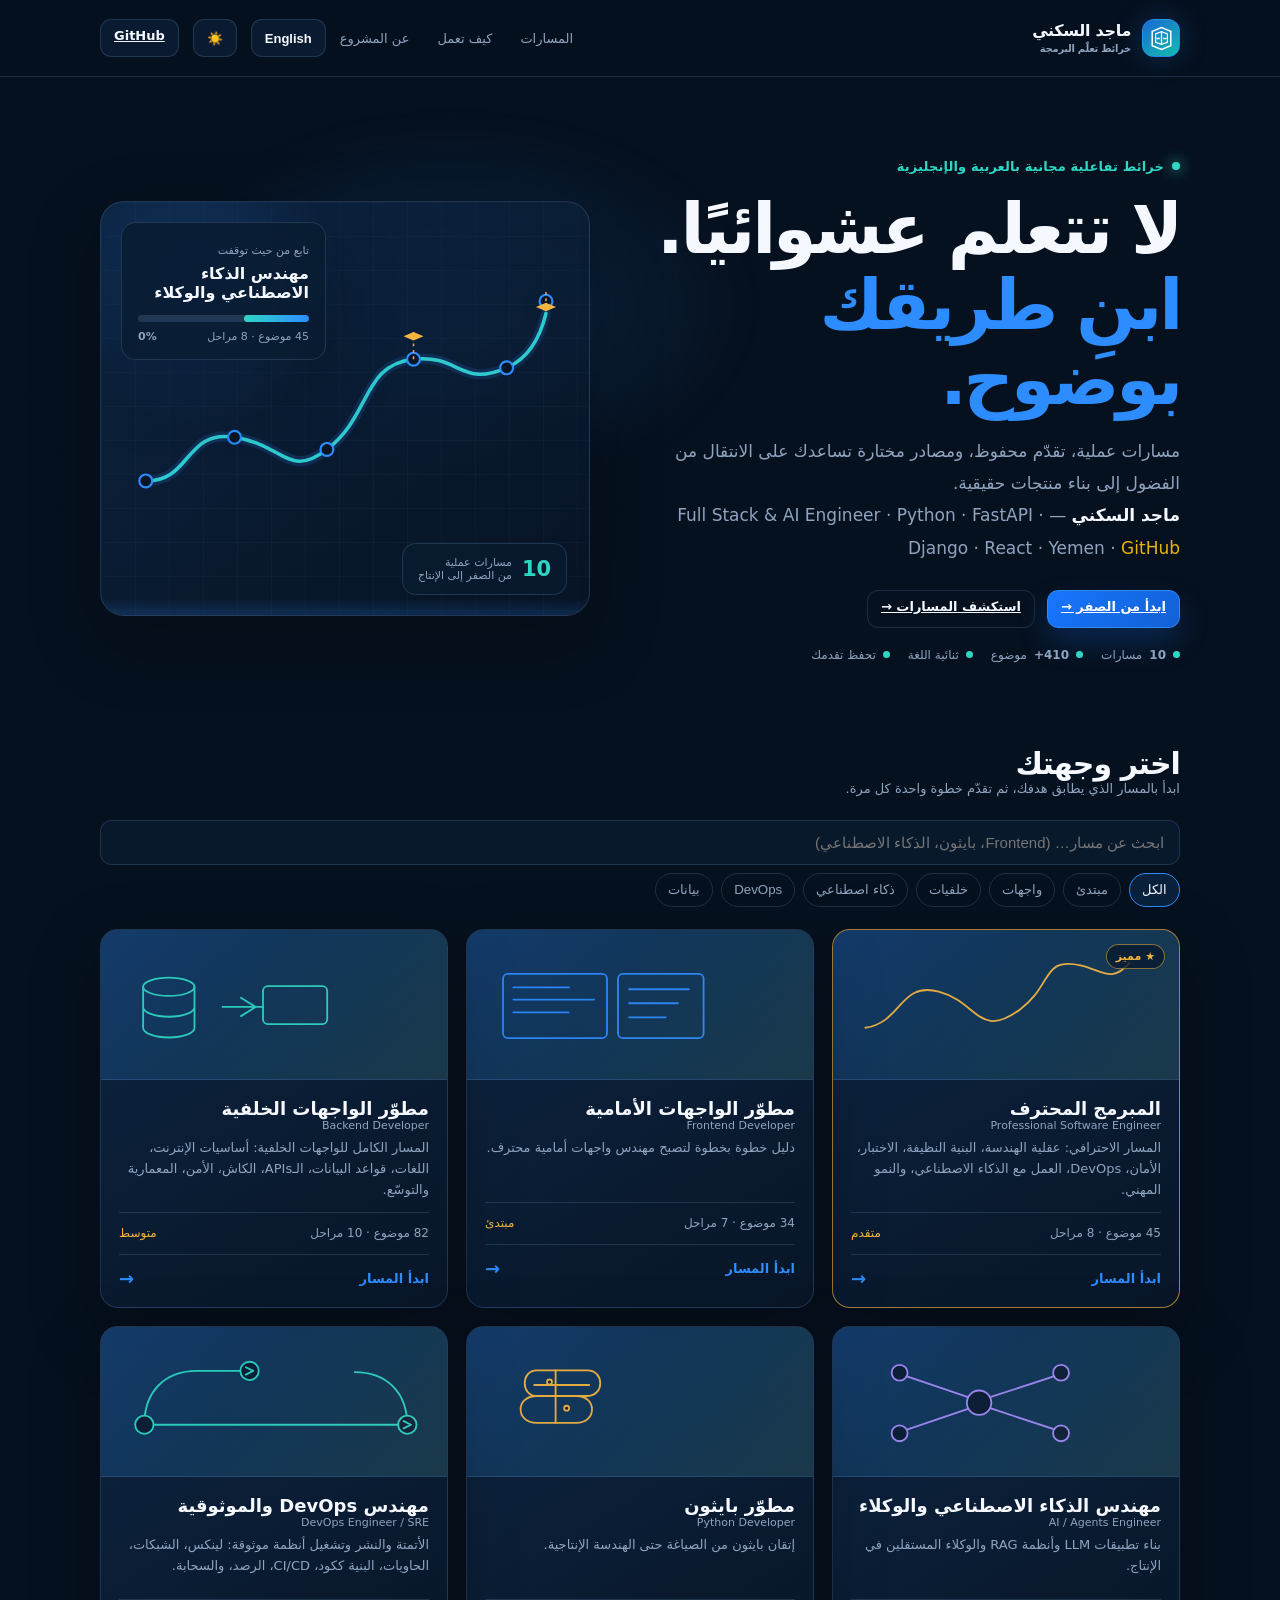
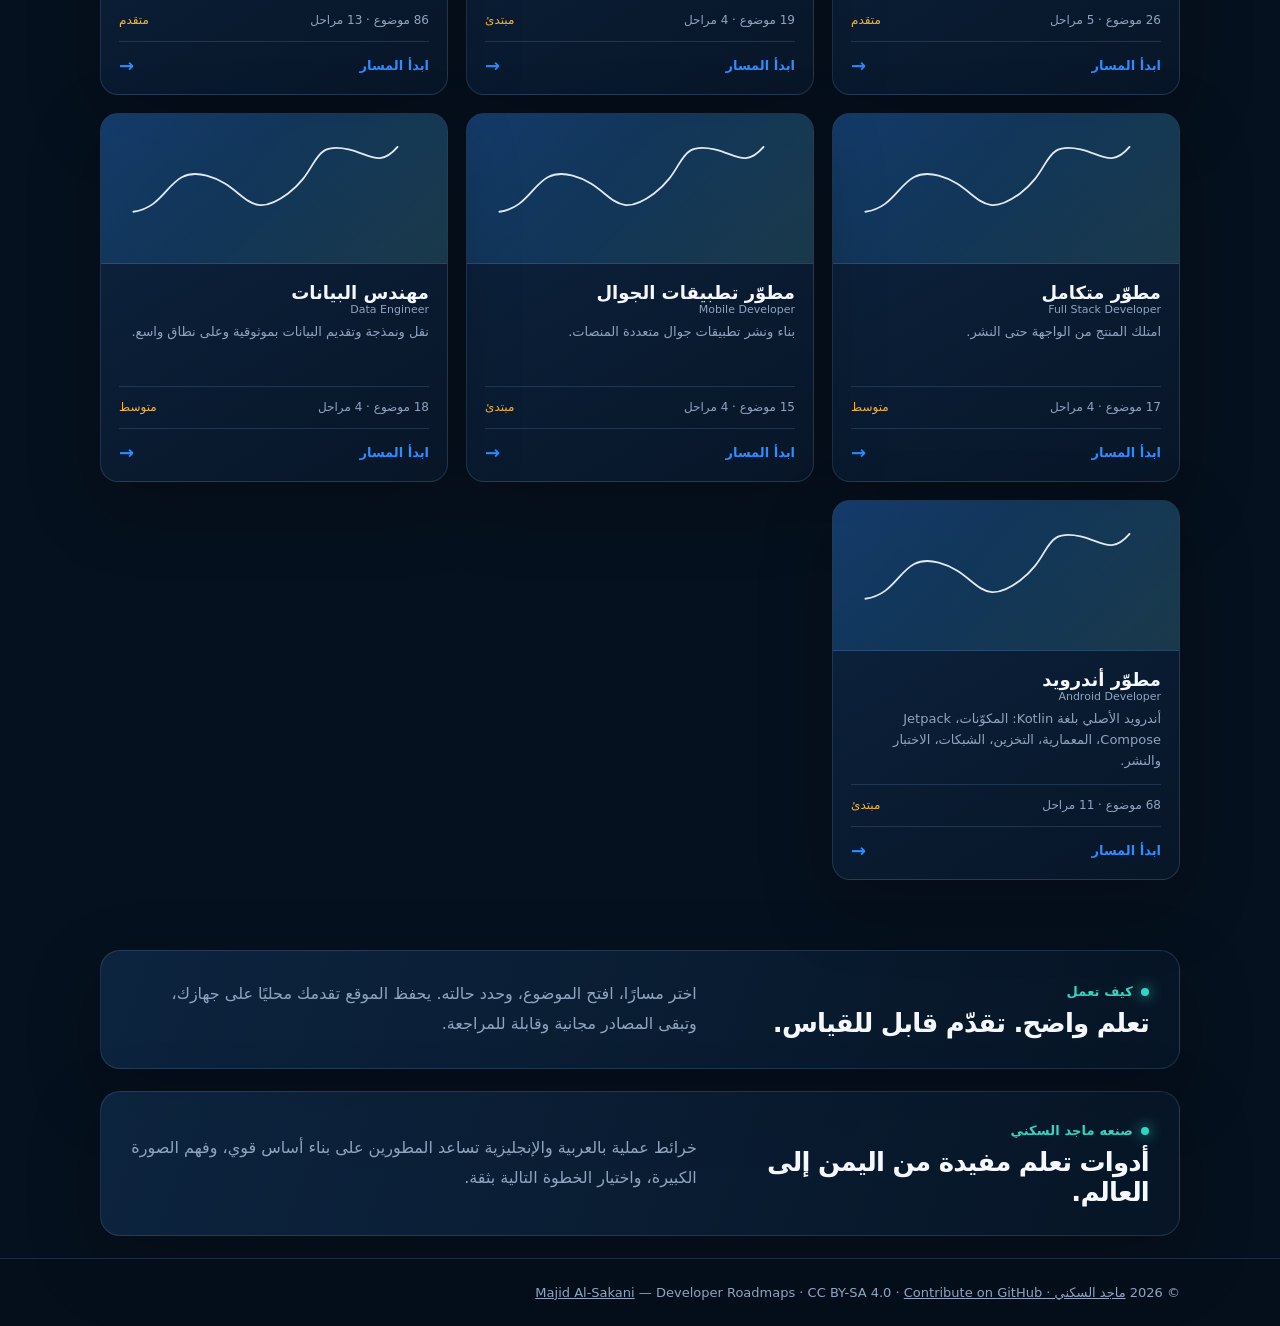
==== commit a8446711: "Apply premium bilingual roadmap experience" ====
--- a/docs/index.html
+++ b/docs/index.html
@@ -1,10 +1,12 @@
 <!doctype html>
 <html lang="ar" dir="rtl" data-theme="light">
 <head>
+    <meta name="google-site-verification" content="HIClLcE078yxVCPtmDK58sQ6r2YtCtYg_ggzSwcet84" />
+
 <meta charset="utf-8" />
 <meta name="viewport" content="width=device-width,initial-scale=1" />
 <title>Developer Roadmaps AR/EN — خرائط تعلّم البرمجة التفاعلية | Majid Al-Sakani ماجد السكني</title>
-<meta name="description" content="By Majid Al-Sakani (ماجد السكني) — 9 comprehensive interactive developer roadmaps in Arabic and English: Frontend, Backend, Python, DevOps, AI Agents, Full Stack, Mobile, Data Engineering — 225 topics with progress tracking and free curated resources." />
+<meta name="description" content="By Majid Al-Sakani (ماجد السكني) — 10 comprehensive interactive developer roadmaps in Arabic and English, covering frontend, backend, Python, DevOps, AI agents, full stack, mobile, data, Android and professional engineering, with progress tracking and free curated resources." />
 <meta name="keywords" content="developer roadmap, خريطة تعلم البرمجة, roadmap عربي, frontend roadmap, backend roadmap, AI engineer roadmap, python roadmap, devops roadmap, تعلم البرمجة بالعربي, Majid Al-Sakani, ماجد السكني, majid alsakani, مبرمج يمني, Yemen developer, professional software engineer roadmap, مسار المبرمج المحترف, senior engineer roadmap" />
 <meta name="author" content="Majid Al-Sakani — ماجد السكني" />
 <meta property="og:site_name" content="Developer Roadmaps by Majid Al-Sakani" />
@@ -16,10 +18,13 @@
 <link rel="canonical" href="https://majid-alsakani.github.io/developer-roadmap/" />
 <meta property="og:type" content="website" />
 <meta property="og:title" content="Developer Roadmaps AR/EN — خرائط تعلّم البرمجة التفاعلية" />
-<meta property="og:description" content="8 interactive bilingual roadmaps · 180 topics · progress tracking · free curated resources." />
+<meta property="og:description" content="10 interactive bilingual roadmaps · 400+ topics · progress tracking · free curated resources." />
 <meta property="og:url" content="https://majid-alsakani.github.io/developer-roadmap/" />
 <meta name="twitter:card" content="summary_large_image" />
+<link rel="icon" type="image/png" sizes="96x96" href="./favicon-96.png" />
+<link rel="apple-touch-icon" sizes="180x180" href="./apple-touch-icon.png" />
 <link rel="stylesheet" href="./assets/roadmap.css" />
+<link rel="stylesheet" href="./assets/roadmap-premium.css" />
 <script type="application/ld+json">
 {
  "@context": "https://schema.org",
@@ -133,24 +138,36 @@
 </head>
 <body>
 <header class="top"><div class="wrap topbar">
-  <a class="brand" href="./index.html">🗺️ Roadmaps</a>
+  <a class="brand" href="./index.html" aria-label="Developer Roadmaps by Majid Al-Sakani">
+    <span class="brand-mark" aria-hidden="true"><svg viewBox="0 0 32 32" fill="none"><path d="M5 7.5 16 3l11 4.5v17L16 29 5 24.5v-17Z" stroke="currentColor" stroke-width="1.8"/><path d="M9 10.5 16 8l7 2.5v10L16 23l-7-2.5v-10Z" stroke="currentColor" stroke-width="1.4"/><path d="M10 16h4m4 0h4M16 8v15" stroke="currentColor" stroke-width="1.5"/></svg></span>
+    <span class="brand-copy"><b class="brand-name">ماجد السكني</b><small class="brand-sub">خرائط تعلّم البرمجة</small></span>
+  </a>
   <span class="spacer"></span>
+  <nav class="top-nav" aria-label="Primary navigation"><a id="navPaths" href="#paths">المسارات</a><a id="navHow" href="#how">كيف تعمل</a><a id="navAbout" href="#about">عن المشروع</a></nav>
   <button class="btn" id="langBtn">English</button>
   <button class="btn" id="themeBtn">🌙</button>
-  <a class="btn" href="https://github.com/majid-alsakani/developer-roadmap" target="_blank" rel="noopener">⭐ GitHub</a>
+  <a class="btn" href="https://github.com/majid-alsakani/developer-roadmap" target="_blank" rel="noopener">GitHub</a>
 </div></header>
 
 <main class="wrap">
   <section class="hero">
-    <h1 id="h1"></h1>
-    <p id="lead"></p>
-    <p class="byline">✍️ <strong>Majid Al-Sakani · ماجد السكني</strong> — Full Stack &amp; AI Engineer · Python · FastAPI · Django · React · Yemen 🇾🇪 · <a href="https://github.com/majid-alsakani" target="_blank" rel="noopener">GitHub</a></p>
-    <input class="search" id="search" />
+    <div class="hero-copy">
+      <span class="eyebrow" id="eyebrow">خرائط تفاعلية مجانية بالعربية والإنجليزية</span>
+      <h1 id="h1"></h1>
+      <p id="lead"></p>
+      <p class="byline"><strong>ماجد السكني</strong> — Full Stack &amp; AI Engineer · Python · FastAPI · Django · React · Yemen · <a href="https://github.com/majid-alsakani" target="_blank" rel="noopener">GitHub</a></p>
+      <div class="hero-actions"><a class="btn btn-primary" href="#paths" id="primaryCta">ابدأ من الصفر →</a><a class="btn btn-secondary" href="#paths" id="secondaryCta">استكشف المسارات →</a></div>
+      <div class="trust-row"><span><i></i><b id="statRoadmaps">10</b> <span id="statRoadmapsLabel">مسارات</span></span><span><i></i><b id="statTopics">400+</b> <span id="statTopicsLabel">موضوع</span></span><span><i></i><span id="statBilingual">ثنائية اللغة</span></span><span><i></i><span id="statSaved">تحفظ تقدمك</span></span></div>
+    </div>
+    <div class="hero-art" aria-hidden="true"><div class="route-visual"><div class="route-grid"></div><svg class="route-svg" viewBox="0 0 600 330" fill="none"><path d="M22 266C86 267 76 194 146 205s76 58 129 17c62-47 49-118 121-126 65-7 65 40 130 12 28-12 46-39 55-76" stroke="#2ed6c4" stroke-width="5" stroke-linecap="round"/><path d="M22 266C86 267 76 194 146 205s76 58 129 17c62-47 49-118 121-126 65-7 65 40 130 12 28-12 46-39 55-76" stroke="#2d8cff" stroke-width="14" stroke-linecap="round" opacity=".16"/><g fill="#071525" stroke="#2d8cff" stroke-width="3"><circle cx="22" cy="266" r="9"/><circle cx="146" cy="205" r="9"/><circle cx="275" cy="222" r="9"/><circle cx="396" cy="96" r="9"/><circle cx="526" cy="108" r="9"/><circle cx="581" cy="15" r="9"/></g><path d="M396 96v-38M581 15v-18" stroke="#f4b640" stroke-width="2" stroke-dasharray="4 5"/><path d="m396 58 14 6-14 6-14-6 14-6Zm185-41 14 6-14 6-14-6 14-6Z" fill="#f4b640"/></svg><div class="route-panel"><small id="routePanelLabel">تابع من حيث توقفت</small><strong id="routePanelTitle">مهندس الذكاء الاصطناعي والوكلاء</strong><div class="mini-bar"><i></i></div><div class="mini-meta"><span id="routePanelMeta">45 موضوع · 8 مراحل</span><b id="routePanelPct">0%</b></div></div><div class="stat-pill"><b>10</b><span id="statPillText">مسارات عملية<br/>من الصفر إلى الإنتاج</span></div></div></div>
   </section>
-  <div class="grid" id="grid"></div>
+  <section class="continue-panel" id="continuePanel" aria-live="polite"><div><h2 id="continueTitle">تابع من حيث توقفت</h2><p id="continueText">تقدّمك محفوظ على هذا الجهاز.</p><div class="continue-bar"><i id="continueBar"></i></div></div><a class="btn btn-primary" id="continueBtn" href="./roadmap.html?r=frontend">تابع المسار →</a></section>
+  <section id="paths"><div class="section-head"><div><h2 id="pathsTitle">اختر وجهتك</h2><p id="pathsLead">ابدأ بالمسار الذي يطابق هدفك، ثم تقدّم خطوة واحدة كل مرة.</p></div></div><input class="search" id="search" aria-label="Search roadmaps" /><div class="filters" id="filters" aria-label="Roadmap filters"><button class="filter active" data-filter="">الكل</button><button class="filter" data-filter="beginner">مبتدئ</button><button class="filter" data-filter="frontend">واجهات</button><button class="filter" data-filter="backend">خلفيات</button><button class="filter" data-filter="ai">ذكاء اصطناعي</button><button class="filter" data-filter="devops">DevOps</button><button class="filter" data-filter="data">بيانات</button></div><div class="grid" id="grid"></div></section>
+  <section class="about-strip" id="how"><div><span class="eyebrow" id="howEyebrow">كيف تعمل</span><h2 id="howTitle">تعلم واضح. تقدّم قابل للقياس.</h2></div><p id="howText">اختر مسارًا، افتح الموضوع، وحدد حالته. يحفظ الموقع تقدمك محليًا على جهازك، وتبقى المصادر مجانية وقابلة للمراجعة.</p></section>
+  <section class="about-strip" id="about"><div><span class="eyebrow" id="aboutEyebrow">صنعه ماجد السكني</span><h2 id="aboutTitle">أدوات تعلم مفيدة من اليمن إلى العالم.</h2></div><p id="aboutText">خرائط عملية بالعربية والإنجليزية تساعد المطورين على بناء أساس قوي، وفهم الصورة الكبيرة، واختيار الخطوة التالية بثقة.</p></section>
 </main>
 
-<footer><div class="wrap">© <span id="y"></span> <a href="https://github.com/majid-alsakani">Majid Al-Sakani · ماجد السكني</a> — CC BY-SA 4.0 · <a href="https://github.com/majid-alsakani/developer-roadmap">Contribute on GitHub</a></div></footer>
+<footer><div class="wrap">© <span id="y"></span> <a href="https://github.com/majid-alsakani">ماجد السكني · Majid Al-Sakani</a> — Developer Roadmaps · CC BY-SA 4.0 · <a href="https://github.com/majid-alsakani/developer-roadmap">Contribute on GitHub</a></div></footer>
 <script>document.getElementById('y').textContent=new Date().getFullYear()</script>
 <script src="./assets/hub.js"></script>
 </body></html>
--- a/docs/assets/roadmap-premium.css
+++ b/docs/assets/roadmap-premium.css
@@ -0,0 +1,148 @@
+/* Developer Roadmaps — premium product layer */
+:root {
+  --bg: #06111f;
+  --panel: rgba(10, 27, 48, .82);
+  --panel-strong: #0c1d33;
+  --ink: #f5f8ff;
+  --muted: #8fa4bf;
+  --line: rgba(139, 178, 220, .18);
+  --accent: #2d8cff;
+  --accent-2: #2ed6c4;
+  --warm: #f4b640;
+  --glow: rgba(45,140,255,.24);
+  --shadow-premium: 0 24px 70px rgba(0,0,0,.28);
+}
+[data-theme="light"] {
+  --bg: #f4f8fc;
+  --panel: rgba(255,255,255,.88);
+  --panel-strong: #fff;
+  --ink: #0b1728;
+  --muted: #5b708b;
+  --line: rgba(33,70,110,.16);
+  --glow: rgba(45,140,255,.14);
+  --shadow-premium: 0 22px 60px rgba(32,64,100,.14);
+}
+html { scroll-behavior: smooth; }
+body { min-height:100vh; background:var(--bg); color:var(--ink); overflow-x:hidden; }
+body::before { content:""; position:fixed; inset:0; pointer-events:none; opacity:.22; background-image:linear-gradient(rgba(80,133,190,.08) 1px, transparent 1px),linear-gradient(90deg,rgba(80,133,190,.08) 1px,transparent 1px); background-size:56px 56px; mask-image:linear-gradient(to bottom,black,transparent 75%); }
+.top { background:rgba(6,17,31,.72); border-bottom:1px solid var(--line); }
+[data-theme="light"] .top { background:rgba(244,248,252,.82); }
+.topbar { height:76px; gap:14px; }
+.brand { gap:11px; font-size:15px; }
+.brand-mark { width:38px; height:38px; display:grid; place-items:center; border:1px solid rgba(45,140,255,.6); border-radius:12px; color:#fff; background:linear-gradient(145deg,#1769d2,#16bcae); box-shadow:0 0 28px var(--glow); font-size:18px; }
+.brand-copy { display:grid; line-height:1.1; }
+.brand-name { font-weight:850; font-size:16px; }
+.brand-sub { color:var(--muted); font-size:10px; margin-top:4px; }
+.brand-mark svg { width:27px; height:27px; }
+.btn { min-height:38px; border-radius:11px; border:1px solid var(--line); background:rgba(13,33,56,.74); color:var(--ink); padding:8px 13px; transition:.2s ease; }
+[data-theme="light"] .btn { background:rgba(255,255,255,.75); }
+.btn:hover { border-color:var(--accent); box-shadow:0 0 18px var(--glow); transform:translateY(-1px); }
+.hero { position:relative; display:grid; grid-template-columns:minmax(0,1.05fr) minmax(360px,.95fr); gap:48px; align-items:center; min-height:480px; padding:78px 0 58px; }
+.hero::after { content:""; position:absolute; width:620px; height:380px; inset-inline-end:4%; top:6%; background:radial-gradient(ellipse,rgba(45,140,255,.20),transparent 67%); filter:blur(20px); pointer-events:none; }
+.hero-copy,.hero-art { position:relative; z-index:1; }
+.eyebrow { display:inline-flex; align-items:center; gap:8px; color:var(--accent-2); font-size:13px; font-weight:750; letter-spacing:.01em; }
+.eyebrow::before { content:""; width:8px; height:8px; border-radius:50%; background:var(--accent-2); box-shadow:0 0 14px var(--accent-2); }
+.hero h1 { max-width:760px; font-size:clamp(36px,5.5vw,70px); line-height:1.08; margin:18px 0 16px; letter-spacing:-.045em; }
+.hero h1 .accent { color:var(--accent); }
+.hero p { max-width:640px; font-size:17px; line-height:1.9; }
+.byline { margin-top:20px; font-size:13px; color:var(--muted); }
+.byline strong { color:var(--ink); }
+.hero-actions { display:flex; flex-wrap:wrap; gap:12px; margin-top:26px; }
+.btn-primary { background:linear-gradient(135deg,#1776ff,#1260d4); border-color:#2d8cff; color:white; box-shadow:0 14px 30px rgba(23,118,255,.22); }
+.btn-secondary { background:transparent; }
+.trust-row { display:flex; flex-wrap:wrap; gap:18px; margin-top:20px; color:var(--muted); font-size:12px; }
+.trust-row span { display:inline-flex; align-items:center; gap:7px; }
+.trust-row i { width:7px; height:7px; border-radius:50%; background:var(--accent-2); }
+.hero-art { min-height:335px; display:grid; place-items:center; }
+.route-visual { position:relative; width:min(100%,560px); aspect-ratio:1.18; border:1px solid var(--line); border-radius:24px; background:linear-gradient(145deg,rgba(14,38,68,.9),rgba(7,20,37,.82)); box-shadow:var(--shadow-premium); overflow:hidden; }
+[data-theme="light"] .route-visual { background:linear-gradient(145deg,rgba(255,255,255,.94),rgba(229,239,250,.85)); }
+.route-visual::before { content:""; position:absolute; inset:0; background:radial-gradient(circle at 20% 20%,rgba(45,140,255,.22),transparent 28%),linear-gradient(transparent 96%,rgba(45,140,255,.18)); }
+.route-grid { position:absolute; inset:0; background-image:linear-gradient(rgba(98,151,207,.09) 1px,transparent 1px),linear-gradient(90deg,rgba(98,151,207,.09) 1px,transparent 1px); background-size:34px 34px; opacity:.5; }
+.route-svg { position:absolute; inset:8% 6%; width:88%; height:84%; }
+.route-panel { position:absolute; inset-inline-end:20px; top:20px; width:205px; padding:16px; border:1px solid var(--line); border-radius:15px; background:rgba(9,27,48,.86); backdrop-filter:blur(14px); box-shadow:var(--shadow-premium); }
+[data-theme="light"] .route-panel { background:rgba(255,255,255,.88); }
+.route-panel small { color:var(--muted); font-size:11px; }
+.route-panel strong { display:block; margin:6px 0 13px; font-size:16px; }
+.route-panel .mini-bar { height:7px; border-radius:99px; background:var(--line); overflow:hidden; }
+.route-panel .mini-bar i { display:block; height:100%; width:38%; background:linear-gradient(90deg,var(--accent-2),var(--accent)); border-radius:inherit; }
+.route-panel .mini-meta { display:flex; justify-content:space-between; margin-top:8px; color:var(--muted); font-size:11px; }
+.stat-pill { position:absolute; inset-inline-start:22px; bottom:20px; display:flex; align-items:center; gap:10px; padding:12px 15px; border:1px solid var(--line); border-radius:14px; background:rgba(9,27,48,.82); backdrop-filter:blur(12px); }
+[data-theme="light"] .stat-pill { background:rgba(255,255,255,.86); }
+.stat-pill b { color:var(--accent-2); font-size:21px; }
+.stat-pill span { color:var(--muted); font-size:11px; }
+.continue-panel { display:none; margin:8px 0 32px; padding:22px; border:1px solid rgba(46,214,196,.35); border-radius:18px; background:linear-gradient(110deg,rgba(19,69,91,.5),rgba(10,27,48,.75)); box-shadow:0 18px 44px rgba(46,214,196,.08); }
+.continue-panel.on { display:grid; grid-template-columns:1fr auto; align-items:center; gap:18px; }
+.continue-panel h2 { margin:0 0 5px; font-size:20px; }
+.continue-panel p { margin:0; color:var(--muted); font-size:13px; }
+.continue-bar { height:8px; margin-top:14px; border-radius:99px; background:var(--line); overflow:hidden; }
+.continue-bar i { display:block; height:100%; background:linear-gradient(90deg,var(--accent-2),var(--accent)); border-radius:inherit; }
+.section-head { display:flex; justify-content:space-between; align-items:end; gap:18px; margin:26px 0 16px; }
+.section-head h2 { margin:0; font-size:30px; letter-spacing:-.03em; }
+.section-head p { margin:0; color:var(--muted); font-size:13px; }
+.filters { display:flex; flex-wrap:wrap; gap:8px; margin:8px 0 22px; }
+.filter { min-height:34px; padding:7px 12px; border-radius:99px; border:1px solid var(--line); background:transparent; color:var(--muted); cursor:pointer; }
+.filter:hover,.filter.active { color:var(--ink); border-color:var(--accent); background:rgba(45,140,255,.13); }
+.grid { grid-template-columns:repeat(auto-fill,minmax(270px,1fr)); gap:18px; margin:0 0 70px; }
+.card { position:relative; padding:0; overflow:hidden; border-radius:18px; background:linear-gradient(150deg,rgba(14,38,68,.92),rgba(8,22,40,.92)); border:1px solid var(--line); box-shadow:var(--shadow-premium); }
+[data-theme="light"] .card { background:rgba(255,255,255,.9); }
+.card:hover { transform:translateY(-6px); border-color:rgba(45,140,255,.7); }
+.card .card-art { height:150px; position:relative; overflow:hidden; border-bottom:1px solid var(--line); background:linear-gradient(135deg,rgba(45,140,255,.22),rgba(46,214,196,.10)); }
+.card .card-art::after { content:""; position:absolute; inset:0; background:linear-gradient(135deg,transparent 40%,rgba(255,255,255,.05)); }
+.card .card-art svg { position:absolute; inset:14px; width:calc(100% - 28px); height:calc(100% - 28px); }
+.card-body { padding:18px; }
+.card h3 { margin:0 0 6px; font-size:18px; }
+.card .en-name { display:block; color:var(--muted); font-size:11px; font-weight:500; }
+.card p { min-height:52px; }
+.meta { align-items:center; flex-wrap:wrap; border-top:1px solid var(--line); padding-top:13px; }
+.meta .difficulty { margin-inline-start:auto; color:var(--warm); }
+footer { background:rgba(4,13,25,.5); }
+[data-theme="light"] footer { background:rgba(224,235,247,.4); }
+.roadmap-topbar .brand { min-width:210px; }
+.roadmap-actions { display:flex; flex-wrap:wrap; gap:10px; align-items:center; }
+.save-note { color:var(--muted); font-size:12px; }
+.progress { border-radius:18px; padding:18px; background:var(--panel); border-color:var(--line); box-shadow:var(--shadow-premium); }
+.bar { height:11px; }
+.map { padding-top:34px; }
+.gtitle { border:1px solid var(--line); background:linear-gradient(135deg,var(--panel-strong),rgba(25,65,104,.9)); }
+.node { border-radius:14px; padding:14px 16px; min-height:58px; }
+.drawer { box-shadow:-20px 0 60px rgba(0,0,0,.25); }
+@media(max-width:840px) {
+  .hero { grid-template-columns:1fr; padding-top:54px; }
+  .hero-art { min-height:290px; }
+  .route-panel { inset-inline-end:12px; top:12px; }
+  .continue-panel.on { grid-template-columns:1fr; }
+}
+@media(max-width:560px) {
+  .wrap { padding-inline:16px; }
+  .topbar { height:68px; }
+  .topbar .brand-copy { display:none; }
+  .topbar .btn { padding-inline:9px; }
+  .hero h1 { font-size:39px; }
+  .hero p { font-size:15px; }
+  .route-panel { width:170px; padding:12px; }
+  .stat-pill { inset-inline-start:12px; bottom:12px; }
+  .section-head { display:block; }
+  .section-head p { margin-top:7px; }
+}
+
+.top-nav { display:flex; align-items:center; gap:28px; margin-inline-end:auto; }
+.top-nav a { color:var(--muted); font-size:13px; text-decoration:none; transition:.2s ease; }
+.top-nav a:hover { color:var(--ink); }
+.featured-card { border-color:rgba(244,182,64,.65); }
+.featured { position:absolute; top:14px; inset-inline-start:14px; z-index:2; padding:5px 9px; border:1px solid rgba(244,182,64,.55); border-radius:999px; color:var(--warm); background:rgba(9,27,48,.82); font-size:11px; font-weight:800; }
+.card-art.art-professional { color:#f4b640; }
+.card-art.art-frontend { color:#2d8cff; }
+.card-art.art-backend { color:#2ed6c4; }
+.card-art.art-ai-engineer { color:#a78bfa; }
+.card-art.art-python { color:#f4b640; }
+.card-art.art-devops { color:#2ed6c4; }
+.card-art svg { stroke:currentColor; }
+.card-art svg circle { fill:var(--panel-strong); }
+.card-link { display:flex; justify-content:space-between; align-items:center; margin-top:14px; padding-top:13px; border-top:1px solid var(--line); color:var(--accent); font-size:13px; font-weight:800; }
+.card-link span { font-size:18px; }
+.about-strip { display:grid; grid-template-columns:.85fr 1.15fr; gap:34px; align-items:center; margin:0 0 22px; padding:28px 30px; border:1px solid var(--line); border-radius:20px; background:linear-gradient(110deg,rgba(16,44,76,.72),rgba(8,23,41,.68)); box-shadow:var(--shadow-premium); }
+[data-theme="light"] .about-strip { background:linear-gradient(110deg,rgba(255,255,255,.95),rgba(232,241,250,.85)); }
+.about-strip h2 { margin:8px 0 0; font-size:26px; letter-spacing:-.03em; }
+.about-strip p { margin:0; color:var(--muted); line-height:1.9; }
+.empty-state { grid-column:1/-1; text-align:center; padding:40px; color:var(--muted); border:1px dashed var(--line); border-radius:18px; }
+@media(max-width:840px) { .top-nav { display:none; } .about-strip { grid-template-columns:1fr; gap:8px; } }
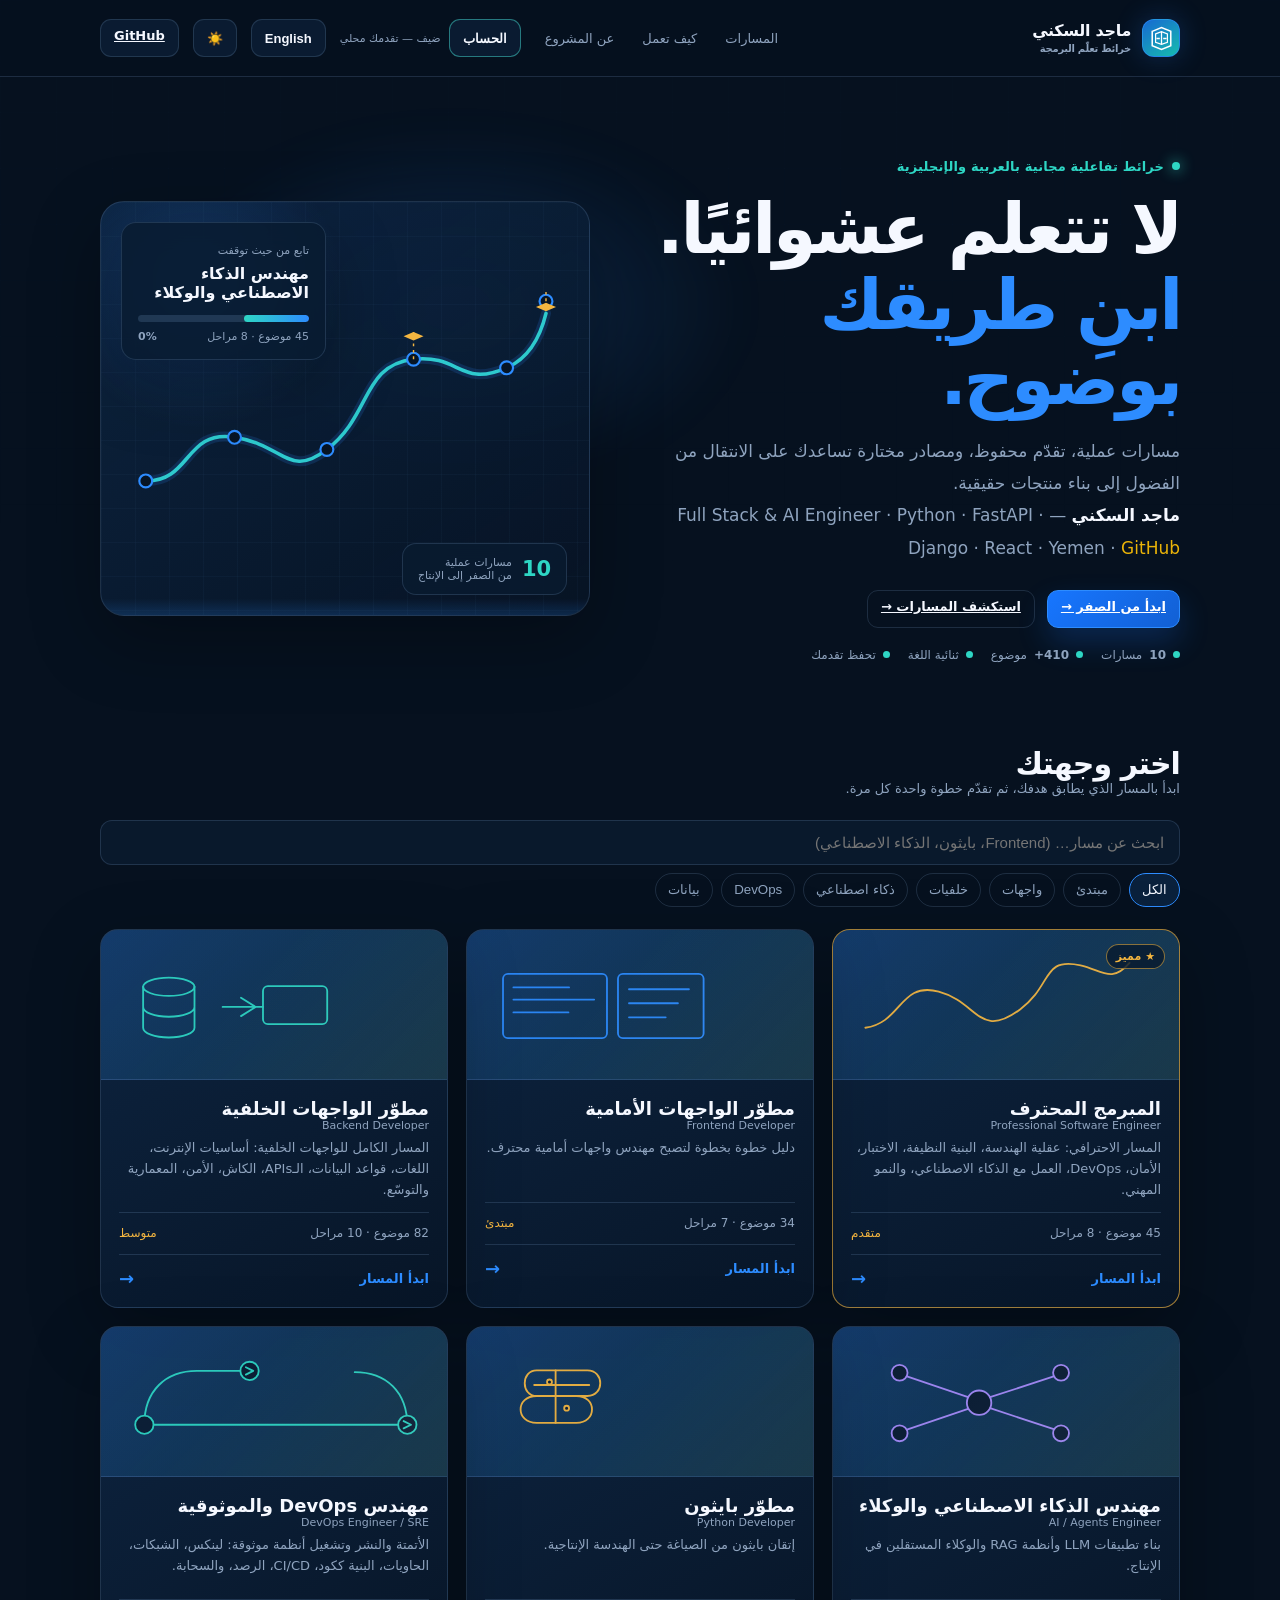
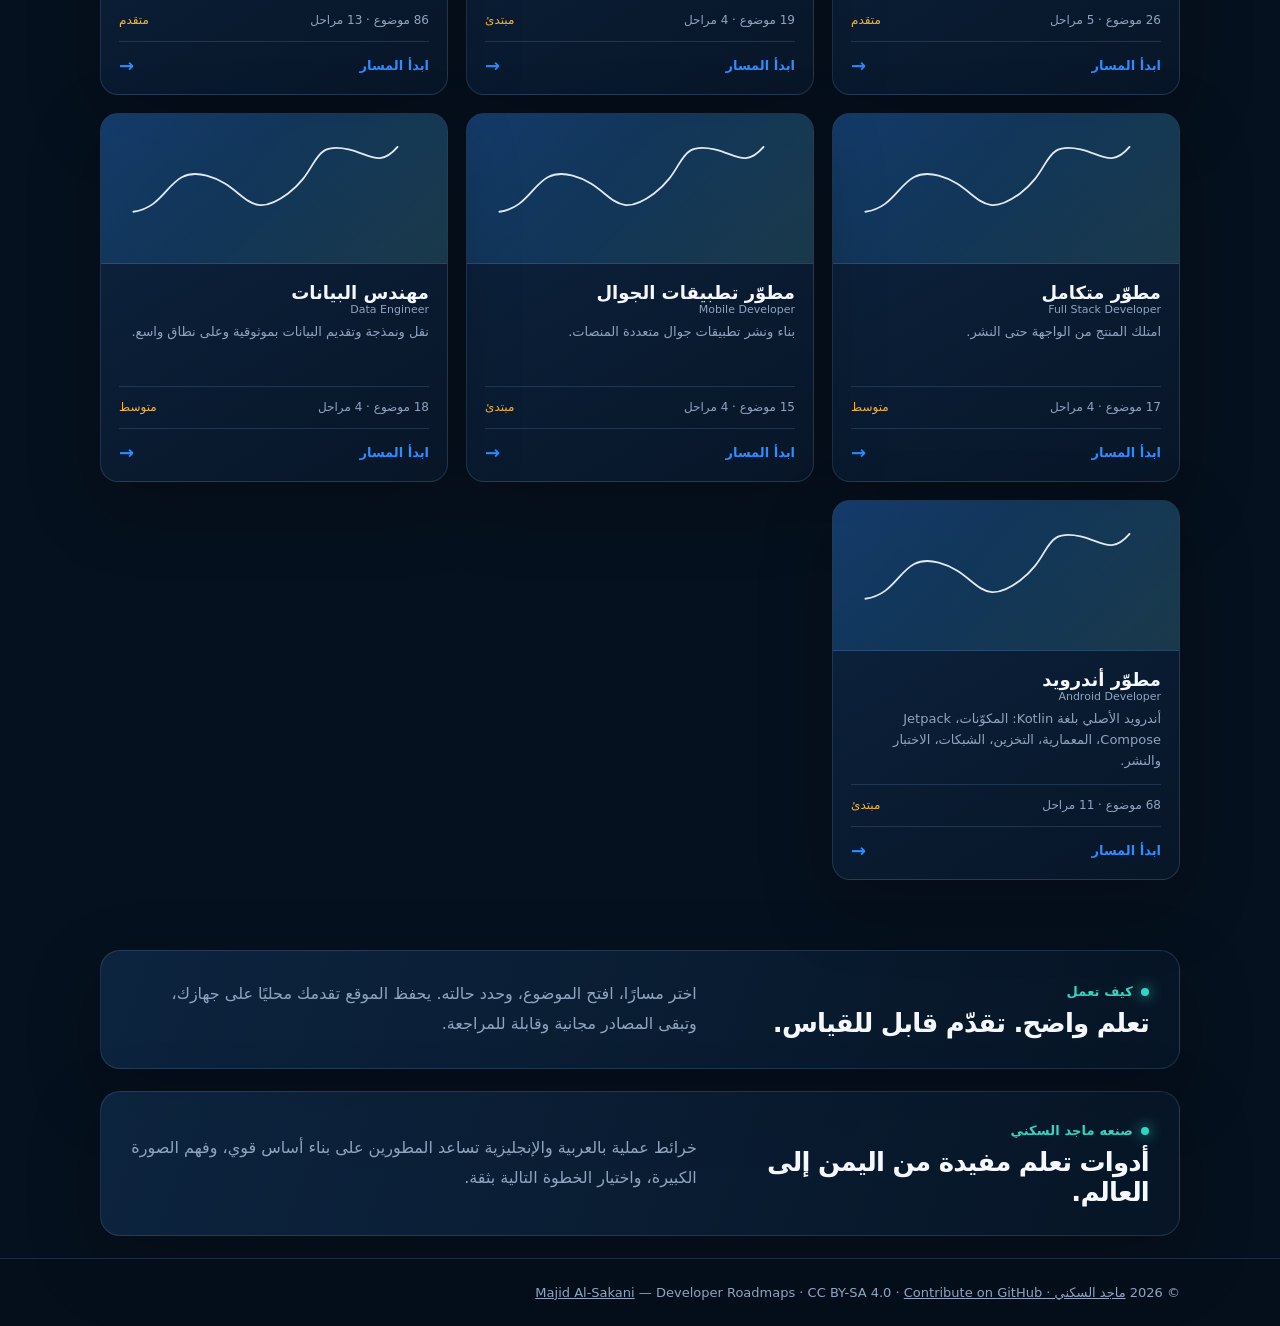
==== commit 5ca715a6: "Add account sync scaffold and quiz coverage QA" ====
--- a/docs/index.html
+++ b/docs/index.html
@@ -169,5 +169,7 @@
 
 <footer><div class="wrap">© <span id="y"></span> <a href="https://github.com/majid-alsakani">ماجد السكني · Majid Al-Sakani</a> — Developer Roadmaps · CC BY-SA 4.0 · <a href="https://github.com/majid-alsakani/developer-roadmap">Contribute on GitHub</a></div></footer>
 <script>document.getElementById('y').textContent=new Date().getFullYear()</script>
+<script src="./assets/supabase-config.js"></script>
+<script src="./assets/sync.js"></script>
 <script src="./assets/hub.js"></script>
 </body></html>
--- a/docs/assets/roadmap-premium.css
+++ b/docs/assets/roadmap-premium.css
@@ -146,3 +146,84 @@
 .about-strip p { margin:0; color:var(--muted); line-height:1.9; }
 .empty-state { grid-column:1/-1; text-align:center; padding:40px; color:var(--muted); border:1px dashed var(--line); border-radius:18px; }
 @media(max-width:840px) { .top-nav { display:none; } .about-strip { grid-template-columns:1fr; gap:8px; } }
+
+/* Per-roadmap experience */
+.roadmap-hero { min-height:390px; padding:64px 0 38px; grid-template-columns:minmax(0,1fr) minmax(320px,.78fr); }
+.roadmap-hero-copy { position:relative; z-index:1; }
+.roadmap-kicker { display:inline-flex; align-items:center; gap:8px; color:var(--road-accent,var(--accent)); font-size:12px; font-weight:800; letter-spacing:.04em; text-transform:uppercase; }
+.roadmap-kicker::before { content:""; width:8px; height:8px; border-radius:50%; background:var(--road-accent,var(--accent)); box-shadow:0 0 14px var(--road-accent,var(--accent)); }
+.roadmap-hero h1 { font-size:clamp(34px,5vw,64px); margin:15px 0 13px; line-height:1.06; letter-spacing:-.05em; }
+.roadmap-hero p { max-width:650px; font-size:16px; }
+.roadmap-hero-meta { display:flex; flex-wrap:wrap; gap:9px; margin-top:20px; color:var(--muted); font-size:12px; }
+.roadmap-hero-meta span { border:1px solid var(--line); border-radius:999px; padding:7px 11px; background:rgba(14,38,68,.58); }
+[data-theme="light"] .roadmap-hero-meta span { background:rgba(255,255,255,.78); }
+.roadmap-hero-visual { position:relative; z-index:1; min-height:245px; display:grid; place-items:center; border:1px solid color-mix(in srgb,var(--road-accent,var(--accent)) 40%,var(--line)); border-radius:24px; overflow:hidden; background:radial-gradient(circle at 55% 48%,color-mix(in srgb,var(--road-accent,var(--accent)) 25%,transparent),transparent 48%),linear-gradient(145deg,rgba(12,34,60,.96),rgba(6,18,33,.92)); box-shadow:0 0 70px color-mix(in srgb,var(--road-accent,var(--accent)) 14%,transparent),var(--shadow-premium); }
+[data-theme="light"] .roadmap-hero-visual { background:radial-gradient(circle at 55% 48%,color-mix(in srgb,var(--road-accent,var(--accent)) 18%,transparent),transparent 48%),linear-gradient(145deg,#fff,#e8f1fa); }
+.roadmap-hero-visual::before { content:""; position:absolute; inset:0; opacity:.34; background-image:linear-gradient(color-mix(in srgb,var(--road-accent,var(--accent)) 13%,transparent) 1px,transparent 1px),linear-gradient(90deg,color-mix(in srgb,var(--road-accent,var(--accent)) 13%,transparent) 1px,transparent 1px); background-size:28px 28px; }
+.roadmap-art { position:relative; width:90%; height:80%; }
+.roadmap-art svg { width:100%; height:100%; overflow:visible; }
+.roadmap-art .art-line { stroke:var(--road-accent,var(--accent)); }
+.roadmap-art .art-node { fill:var(--panel-strong); stroke:var(--road-accent,var(--accent)); }
+.roadmap-art .art-node.done { fill:var(--road-accent,var(--accent)); }
+.roadmap-art .art-label { fill:var(--muted); font-size:13px; font-family:ui-sans-serif,system-ui,sans-serif; }
+.roadmap-hero[data-track="professional"] .roadmap-hero-visual { --road-accent:#f4b640; }
+.roadmap-hero[data-track="frontend"] .roadmap-hero-visual { --road-accent:#2d8cff; }
+.roadmap-hero[data-track="backend"] .roadmap-hero-visual { --road-accent:#2ed6c4; }
+.roadmap-hero[data-track="ai-engineer"] .roadmap-hero-visual { --road-accent:#a78bfa; }
+.roadmap-hero[data-track="python"] .roadmap-hero-visual { --road-accent:#f4b640; }
+.roadmap-hero[data-track="devops"] .roadmap-hero-visual { --road-accent:#ff8b71; }
+.roadmap-hero[data-track="fullstack"] .roadmap-hero-visual { --road-accent:#22c7e9; }
+.roadmap-hero[data-track="mobile"] .roadmap-hero-visual { --road-accent:#f472b6; }
+.roadmap-hero[data-track="data"] .roadmap-hero-visual { --road-accent:#2ed6c4; }
+.roadmap-hero[data-track="android"] .roadmap-hero-visual { --road-accent:#55d98a; }
+.roadmap-actions .btn:first-child { border-color:color-mix(in srgb,var(--road-accent,var(--accent)) 55%,var(--line)); }
+@media(max-width:840px) { .roadmap-hero { grid-template-columns:1fr; min-height:0; } .roadmap-hero-visual { min-height:220px; } }
+
+/* Quick quiz */
+.quiz-panel { margin-top:22px; padding:16px; border:1px solid color-mix(in srgb,var(--road-accent,var(--accent)) 38%,var(--line)); border-radius:18px; background:linear-gradient(145deg,color-mix(in srgb,var(--road-accent,var(--accent)) 10%,var(--panel)),var(--panel)); }
+.quiz-heading { display:flex; gap:11px; align-items:flex-start; }
+.quiz-icon { display:grid; place-items:center; width:32px; height:32px; border-radius:10px; color:#071525; background:var(--road-accent,var(--accent)); font-weight:900; }
+.quiz-heading h4 { margin:0; font-size:15px; }
+.quiz-heading p { margin:4px 0 0; color:var(--muted); font-size:12px; line-height:1.6; }
+.quiz-start { width:100%; margin-top:14px; }
+.quiz-question { margin-top:16px; }
+.quiz-question .quiz-count { color:var(--road-accent,var(--accent)); font-size:11px; font-weight:800; }
+.quiz-question h5 { margin:7px 0 12px; font-size:14px; line-height:1.65; }
+.quiz-options { display:grid; gap:8px; }
+.quiz-option { display:flex; gap:9px; align-items:flex-start; width:100%; padding:11px 12px; color:var(--text); border:1px solid var(--line); border-radius:12px; background:rgba(9,27,47,.62); text-align:inherit; font:inherit; line-height:1.5; }
+[data-theme="light"] .quiz-option { background:rgba(255,255,255,.7); }
+.quiz-option:hover, .quiz-option.selected { border-color:var(--road-accent,var(--accent)); background:color-mix(in srgb,var(--road-accent,var(--accent)) 13%,transparent); }
+.quiz-option.correct { border-color:#28d17c; background:rgba(40,209,124,.13); }
+.quiz-option.wrong { border-color:#ff6d78; background:rgba(255,109,120,.13); }
+.quiz-option input { accent-color:var(--road-accent,var(--accent)); margin-top:4px; }
+.quiz-feedback { margin:13px 0 0; padding:11px 12px; border-radius:12px; font-size:12px; line-height:1.7; }
+.quiz-feedback.correct { color:#7af0b4; background:rgba(40,209,124,.1); }
+.quiz-feedback.wrong { color:#ffadb3; background:rgba(255,109,120,.1); }
+.quiz-actions { display:flex; gap:8px; margin-top:12px; }
+.quiz-actions .btn { flex:1; }
+.quiz-summary { text-align:center; padding:12px 4px 4px; }
+.quiz-score { font-size:31px; font-weight:900; color:var(--road-accent,var(--accent)); }
+.quiz-summary p { color:var(--muted); font-size:13px; line-height:1.7; }
+.quiz-best { color:var(--muted); font-size:11px; margin-top:8px; }
+@media(max-width:600px) { .quiz-actions { flex-direction:column; } }
+
+.quiz-badge { display:inline-grid; place-items:center; min-width:20px; height:20px; margin-inline-start:auto; margin-inline-end:7px; border-radius:7px; color:var(--road-accent,var(--accent)); border:1px solid color-mix(in srgb,var(--road-accent,var(--accent)) 52%,var(--line)); font-size:10px; font-weight:900; }
+.node.has-quiz .quiz-badge { box-shadow:0 0 12px color-mix(in srgb,var(--road-accent,var(--accent)) 18%,transparent); }
+
+/* Account and sync surface */
+.account-root{position:relative;display:flex;align-items:center;gap:8px;margin-inline:10px 0;z-index:20}
+.account-button{border-color:color-mix(in srgb,var(--accent-2) 42%,var(--line));color:var(--ink);white-space:nowrap}
+.sync-status{display:none;color:var(--muted);font-size:11px;white-space:nowrap}
+.account-popover{position:absolute;top:calc(100% + 12px);inset-inline-end:0;width:min(360px,calc(100vw - 32px));padding:18px;border:1px solid var(--line);border-radius:18px;background:var(--panel-strong);box-shadow:0 20px 60px rgba(0,0,0,.28);text-align:start}
+.account-popover[hidden]{display:none}
+.account-popover strong{display:block;font-size:16px;margin-bottom:8px}
+.account-popover p{color:var(--muted);font-size:13px;line-height:1.7;margin:0 0 14px}
+.account-actions{display:grid;gap:10px}
+.account-actions .btn{width:100%;justify-content:center}
+.account-hint{font-size:12px!important;background:color-mix(in srgb,var(--accent-2) 9%,transparent);padding:10px;border-radius:10px;margin:0!important}
+.account-divider{text-align:center;color:var(--muted);font-size:12px}
+.account-label{font-size:12px;color:var(--muted)}
+.account-input{width:100%;box-sizing:border-box;border:1px solid var(--line);border-radius:10px;background:var(--bg);color:var(--ink);padding:10px 12px;font:inherit}
+.account-close{margin-top:4px;width:100%;justify-content:center}
+@media (min-width:860px){.sync-status{display:inline-block}}
+@media (max-width:700px){.account-root{margin-inline:6px 0}.account-button{font-size:11px;padding:7px 9px}.account-popover{position:fixed;top:70px;inset-inline:16px;width:auto}}
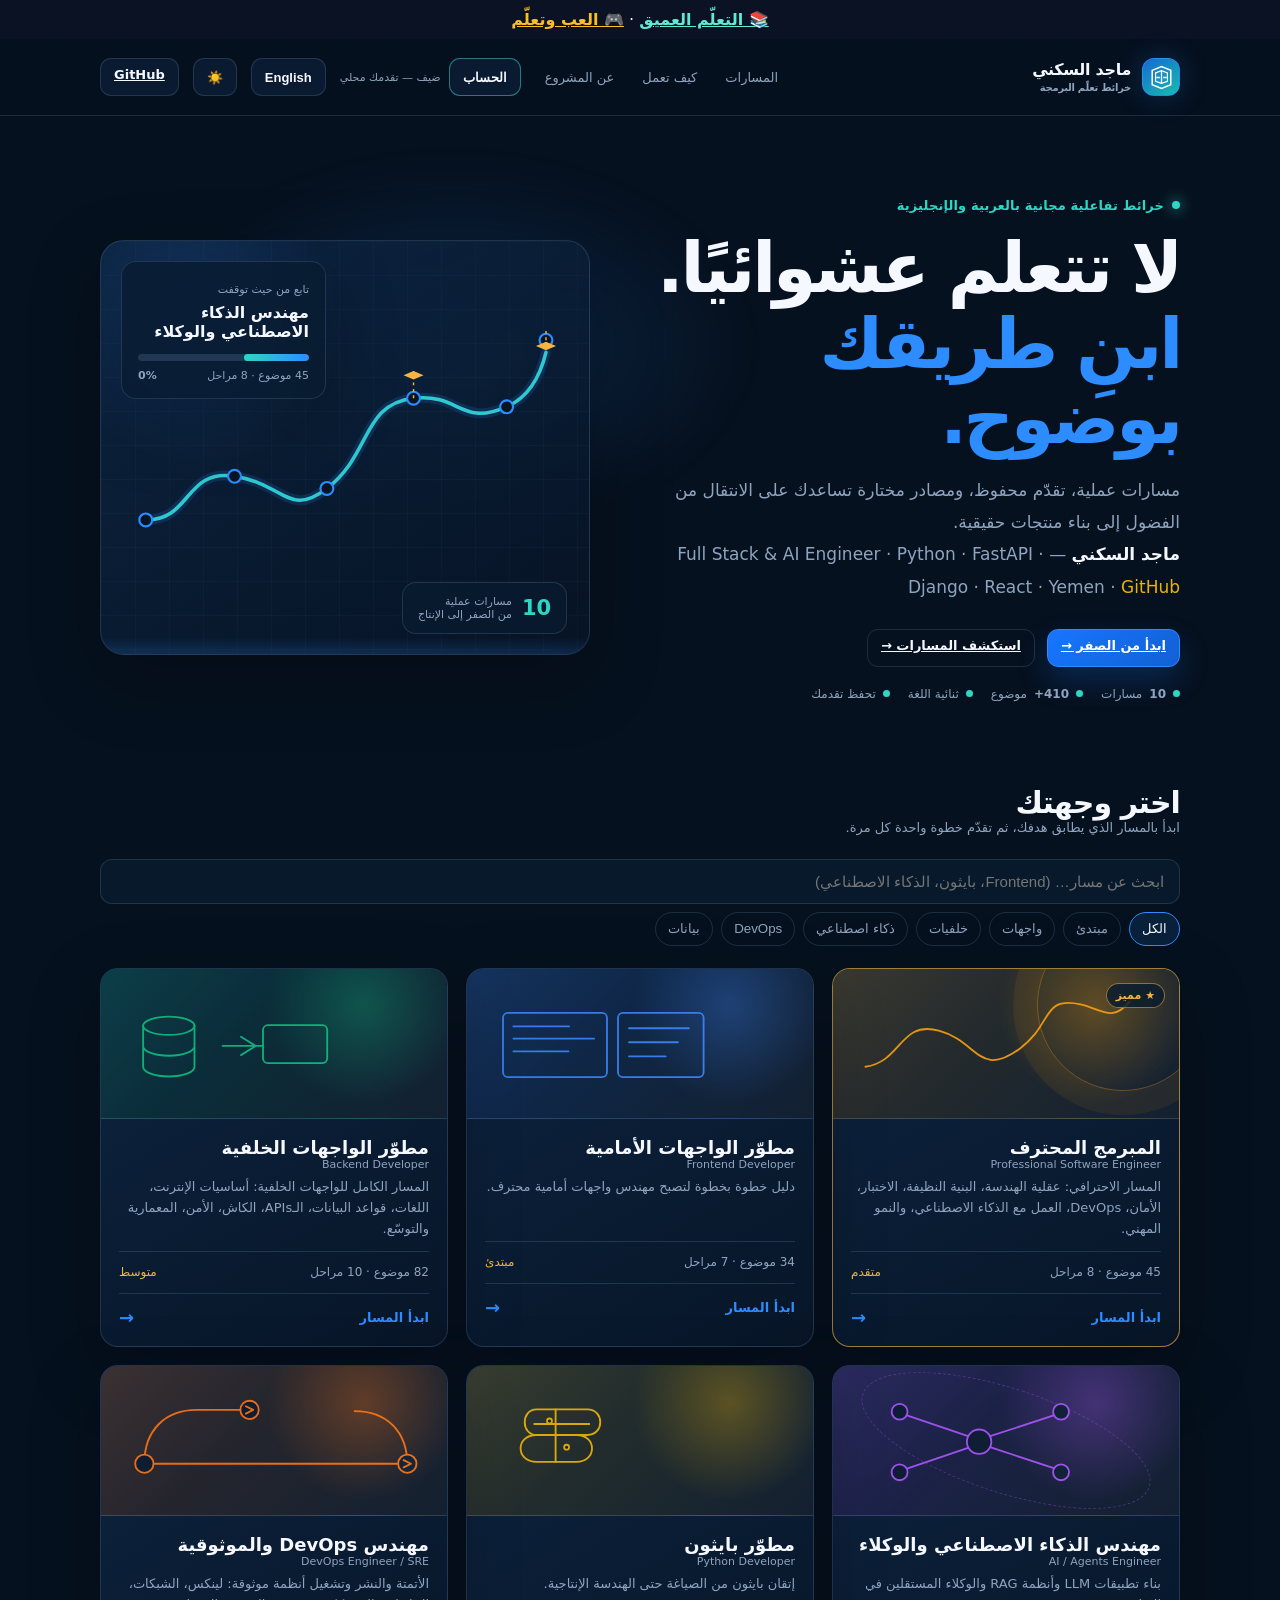
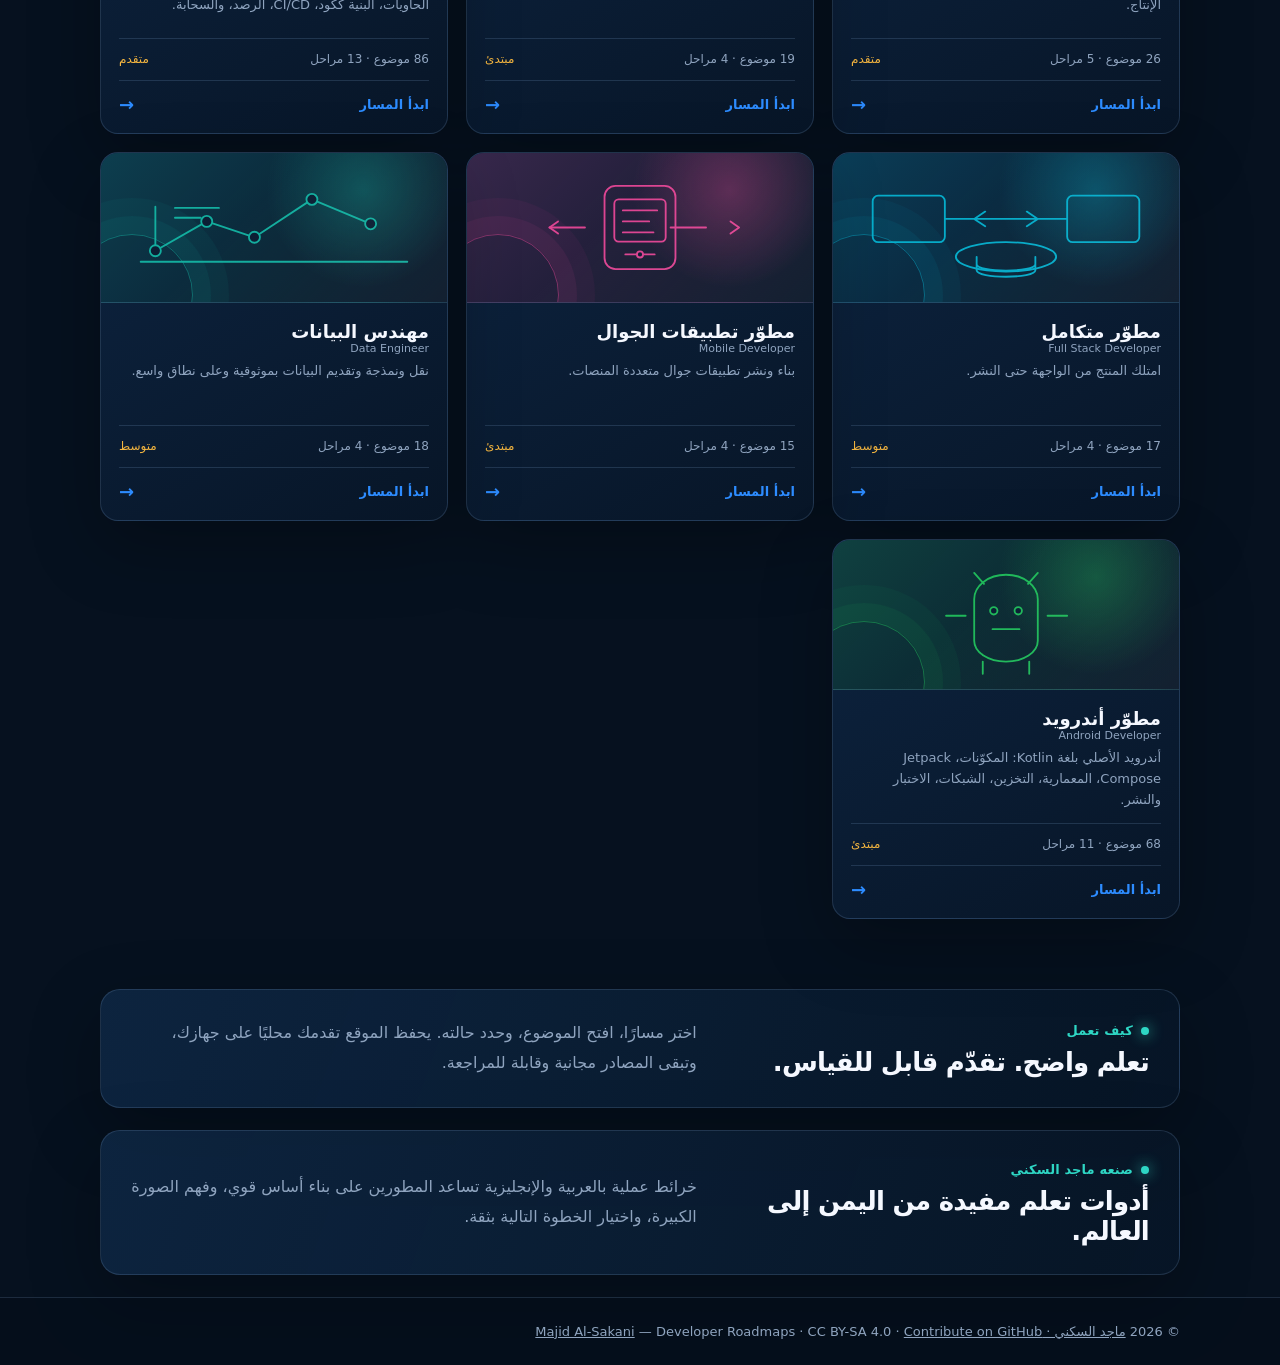
==== commit 481b7ee9: "feat(learn): deep lessons hub, lesson pages, quiz games, OG image, sitemap" ====
--- a/docs/index.html
+++ b/docs/index.html
@@ -136,7 +136,7 @@
 }
 </script>
 </head>
-<body>
+<body><div style="background:#0b1224;padding:10px;text-align:center"><a style="color:#5eead4;font-weight:700" href="learn.html">📚 التعلّم العميق</a> · <a style="color:#fbbf24;font-weight:700" href="games.html">🎮 العب وتعلّم</a></div>
 <header class="top"><div class="wrap topbar">
   <a class="brand" href="./index.html" aria-label="Developer Roadmaps by Majid Al-Sakani">
     <span class="brand-mark" aria-hidden="true"><svg viewBox="0 0 32 32" fill="none"><path d="M5 7.5 16 3l11 4.5v17L16 29 5 24.5v-17Z" stroke="currentColor" stroke-width="1.8"/><path d="M9 10.5 16 8l7 2.5v10L16 23l-7-2.5v-10Z" stroke="currentColor" stroke-width="1.4"/><path d="M10 16h4m4 0h4M16 8v15" stroke="currentColor" stroke-width="1.5"/></svg></span>
--- a/docs/assets/roadmap-premium.css
+++ b/docs/assets/roadmap-premium.css
@@ -227,3 +227,48 @@
 .account-close{margin-top:4px;width:100%;justify-content:center}
 @media (min-width:860px){.sync-status{display:inline-block}}
 @media (max-width:700px){.account-root{margin-inline:6px 0}.account-button{font-size:11px;padding:7px 9px}.account-popover{position:fixed;top:70px;inset-inline:16px;width:auto}}
+
+
+/* Track-specific visual signatures */
+.card .card-art { color:var(--card-accent,var(--accent)); background:radial-gradient(circle at 76% 25%,color-mix(in srgb,var(--card-accent,var(--accent)) 30%,transparent),transparent 34%),linear-gradient(135deg,color-mix(in srgb,var(--card-accent,var(--accent)) 20%,#0b2039),rgba(7,20,37,.96)); }
+[data-theme="light"] .card .card-art { background:radial-gradient(circle at 76% 25%,color-mix(in srgb,var(--card-accent,var(--accent)) 18%,transparent),transparent 34%),linear-gradient(135deg,color-mix(in srgb,var(--card-accent,var(--accent)) 12%,#fff),#eaf2fa); }
+.card-art.art-professional { --card-accent:#f4b640; }
+.card-art.art-frontend { --card-accent:#2d8cff; }
+.card-art.art-backend { --card-accent:#2ed6c4; }
+.card-art.art-ai-engineer { --card-accent:#a78bfa; }
+.card-art.art-python { --card-accent:#f4b640; }
+.card-art.art-devops { --card-accent:#ff8b71; }
+.card-art.art-fullstack { --card-accent:#22c7e9; }
+.card-art.art-mobile { --card-accent:#f472b6; }
+.card-art.art-data { --card-accent:#2ed6c4; }
+.card-art.art-android { --card-accent:#55d98a; }
+.card-art.art-fullstack::before,.card-art.art-mobile::before,.card-art.art-data::before,.card-art.art-android::before { content:""; position:absolute; width:120px; height:120px; inset-inline-end:-30px; bottom:-54px; border:1px solid color-mix(in srgb,var(--card-accent) 45%,transparent); border-radius:50%; box-shadow:0 0 0 18px color-mix(in srgb,var(--card-accent) 7%,transparent),0 0 0 36px color-mix(in srgb,var(--card-accent) 5%,transparent); }
+.card-art.art-ai-engineer::before { content:""; position:absolute; inset:22px; border:1px dashed color-mix(in srgb,var(--card-accent) 35%,transparent); border-radius:50%; transform:rotate(18deg); }
+.card-art.art-professional::before { content:""; position:absolute; inset-inline-start:-30px; top:-50px; width:170px; height:170px; border:1px solid color-mix(in srgb,var(--card-accent) 35%,transparent); border-radius:50%; box-shadow:0 0 0 24px color-mix(in srgb,var(--card-accent) 7%,transparent); }
+.roadmap-hero[data-track="professional"] { --hero-glow:#f4b640; }
+.roadmap-hero[data-track="frontend"] { --hero-glow:#2d8cff; }
+.roadmap-hero[data-track="backend"] { --hero-glow:#2ed6c4; }
+.roadmap-hero[data-track="ai-engineer"] { --hero-glow:#a78bfa; }
+.roadmap-hero[data-track="python"] { --hero-glow:#f4b640; }
+.roadmap-hero[data-track="devops"] { --hero-glow:#ff8b71; }
+.roadmap-hero[data-track="fullstack"] { --hero-glow:#22c7e9; }
+.roadmap-hero[data-track="mobile"] { --hero-glow:#f472b6; }
+.roadmap-hero[data-track="data"] { --hero-glow:#2ed6c4; }
+.roadmap-hero[data-track="android"] { --hero-glow:#55d98a; }
+.roadmap-hero[data-track]::after { background:radial-gradient(ellipse at 76% 42%,color-mix(in srgb,var(--hero-glow) 25%,transparent),transparent 68%); }
+.roadmap-hero[data-track="professional"] .roadmap-hero-copy { border-inline-start:3px solid color-mix(in srgb,var(--hero-glow) 70%,transparent); padding-inline-start:22px; }
+.roadmap-hero[data-track="ai-engineer"] .roadmap-hero-visual { border-radius:34px; }
+.roadmap-hero[data-track="mobile"] .roadmap-hero-visual,.roadmap-hero[data-track="android"] .roadmap-hero-visual { border-radius:32px; }
+.roadmap-hero[data-track="data"] .roadmap-hero-visual,.roadmap-hero[data-track="devops"] .roadmap-hero-visual { border-style:dashed; }
+@media(max-width:840px) { .roadmap-hero[data-track="professional"] .roadmap-hero-copy { border-inline-start:0; border-top:3px solid color-mix(in srgb,var(--hero-glow) 70%,transparent); padding-inline-start:0; padding-top:18px; } }
+
+
+/* Track-level interactive quiz */
+.path-quiz-bar{display:grid;grid-template-columns:minmax(0,1fr) auto;align-items:center;gap:22px;margin:18px 0 8px;padding:22px 24px;border:1px solid color-mix(in srgb,var(--road-accent,var(--accent)) 42%,var(--line));border-radius:20px;background:linear-gradient(110deg,color-mix(in srgb,var(--road-accent,var(--accent)) 12%,var(--panel)),var(--panel));box-shadow:var(--shadow-premium)}.path-quiz-bar[hidden],.path-quiz-modal[hidden]{display:none}.path-quiz-bar h2{margin:8px 0 4px;font-size:20px}.path-quiz-bar p{margin:0;color:var(--muted);font-size:13px;line-height:1.7}.path-quiz-bar .btn{min-width:150px}.path-quiz-modal{position:fixed;inset:0;z-index:70;display:grid;place-items:center;padding:20px;background:rgba(2,9,18,.72);backdrop-filter:blur(10px)}.path-quiz-dialog{width:min(680px,100%);max-height:min(760px,calc(100vh - 40px));overflow:auto;padding:24px;border:1px solid color-mix(in srgb,var(--road-accent,var(--accent)) 50%,var(--line));border-radius:24px;background:var(--panel-strong);box-shadow:0 28px 90px rgba(0,0,0,.42)}.path-quiz-dialog-head{display:flex;justify-content:space-between;align-items:flex-start;gap:16px;border-bottom:1px solid var(--line);padding-bottom:17px}.path-quiz-dialog-head h2{margin:8px 0 0;font-size:24px}.path-quiz-q{padding-top:20px}.path-quiz-q .quiz-count{color:var(--road-accent,var(--accent));font-size:12px;font-weight:850}.path-quiz-topic{display:inline-block;margin:10px 0 5px;color:var(--muted);font-size:12px}.path-quiz-q h3{margin:5px 0 17px;font-size:19px;line-height:1.65}.path-quiz-options{display:grid;gap:9px}.path-quiz-option{display:flex;align-items:flex-start;gap:10px;padding:13px;border:1px solid var(--line);border-radius:13px;background:color-mix(in srgb,var(--road-accent,var(--accent)) 4%,var(--panel));cursor:pointer;line-height:1.6}.path-quiz-option:hover,.path-quiz-option.selected{border-color:var(--road-accent,var(--accent));background:color-mix(in srgb,var(--road-accent,var(--accent)) 12%,var(--panel))}.path-quiz-option.correct{border-color:#28d17c;background:rgba(40,209,124,.13)}.path-quiz-option.wrong{border-color:#ff6d78;background:rgba(255,109,120,.13)}.path-quiz-option input{accent-color:var(--road-accent,var(--accent));margin-top:5px}.path-quiz-feedback{margin-top:16px;padding:13px;border-radius:13px;font-size:13px;line-height:1.75}.path-quiz-feedback.correct{color:#7af0b4;background:rgba(40,209,124,.1)}.path-quiz-feedback.wrong{color:#ffadb3;background:rgba(255,109,120,.1)}.path-quiz-actions{display:flex;gap:10px;margin-top:18px}.path-quiz-actions .btn{flex:1}.path-quiz-result{text-align:center;padding:28px 8px 10px}.path-quiz-result-score{font-size:54px;font-weight:950;color:var(--road-accent,var(--accent))}.path-quiz-result h3{margin:6px 0 10px;font-size:23px}.path-quiz-result p{color:var(--muted);line-height:1.8}.path-quiz-result .btn{margin-top:12px;min-width:180px}@media(max-width:650px){.path-quiz-bar{grid-template-columns:1fr;padding:18px}.path-quiz-bar .btn{width:100%}.path-quiz-dialog{padding:18px;border-radius:18px}.path-quiz-q h3{font-size:16px}.path-quiz-actions{flex-direction:column}}
+
+
+/* Structured learning layer */
+.education-panel{margin:24px 0 10px;padding:24px;border:1px solid var(--line);border-radius:22px;background:linear-gradient(145deg,color-mix(in srgb,var(--road-accent,var(--accent)) 8%,var(--panel)),var(--panel));box-shadow:var(--shadow-premium)}.education-panel[hidden]{display:none}.education-head{display:grid;grid-template-columns:minmax(0,1fr) minmax(220px,.65fr);gap:24px;align-items:start}.education-head h2{margin:9px 0 5px;font-size:24px}.education-head p{margin:0;color:var(--muted);font-size:13px;line-height:1.8}.education-rules{display:grid;gap:8px}.education-rules span{display:flex;gap:8px;align-items:flex-start;color:var(--muted);font-size:12px;line-height:1.6}.education-rules span::before{content:"✓";display:grid;place-items:center;flex:0 0 19px;height:19px;border-radius:50%;color:#071525;background:var(--road-accent,var(--accent));font-size:11px;font-weight:900}.education-projects{display:grid;grid-template-columns:repeat(2,minmax(0,1fr));gap:12px;margin-top:22px}.education-project{padding:17px;border:1px solid var(--line);border-radius:16px;background:color-mix(in srgb,var(--road-accent,var(--accent)) 5%,var(--panel-strong))}.education-project h3{margin:0 0 7px;font-size:16px}.education-project p{margin:0 0 12px;color:var(--muted);font-size:12px;line-height:1.7}.education-project .project-label{color:var(--road-accent,var(--accent));font-size:11px;font-weight:850}.education-milestones{display:grid;gap:7px;margin:13px 0 0;padding:0;list-style:none}.education-milestones li{display:flex;gap:8px;color:var(--muted);font-size:11px;line-height:1.5}.education-milestones li::before{content:"→";color:var(--road-accent,var(--accent));font-weight:900}.education-difficulty{display:inline-block;margin-top:13px;padding:5px 9px;border:1px solid var(--line);border-radius:999px;color:var(--muted);font-size:10px}@media(max-width:700px){.education-head,.education-projects{grid-template-columns:1fr}.education-panel{padding:18px}}
+
+
+.media-list{display:grid;gap:9px}.media-card{display:grid;grid-template-columns:30px minmax(0,1fr) auto;gap:10px;align-items:center;padding:12px;border:1px solid var(--line);border-radius:14px;background:var(--panel-strong);color:var(--text);text-decoration:none;transition:transform .18s ease,border-color .18s ease,background .18s ease}.media-card:hover,.media-card:focus-visible{transform:translateY(-2px);border-color:var(--road-accent,var(--accent));background:color-mix(in srgb,var(--road-accent,var(--accent)) 8%,var(--panel-strong))}.media-icon{display:grid;place-items:center;width:29px;height:29px;border-radius:10px;background:color-mix(in srgb,var(--road-accent,var(--accent)) 18%,transparent);color:var(--road-accent,var(--accent));font-size:13px}.media-card strong,.media-card small{display:block}.media-card strong{font-size:12px;line-height:1.5}.media-card small{margin-top:3px;color:var(--muted);font-size:10px}.media-open{color:var(--road-accent,var(--accent));font-size:10px;white-space:nowrap}.media-empty{margin:0;color:var(--muted);font-size:11px;line-height:1.7}@media(max-width:480px){.media-card{grid-template-columns:30px minmax(0,1fr)}.media-open{grid-column:2}}
